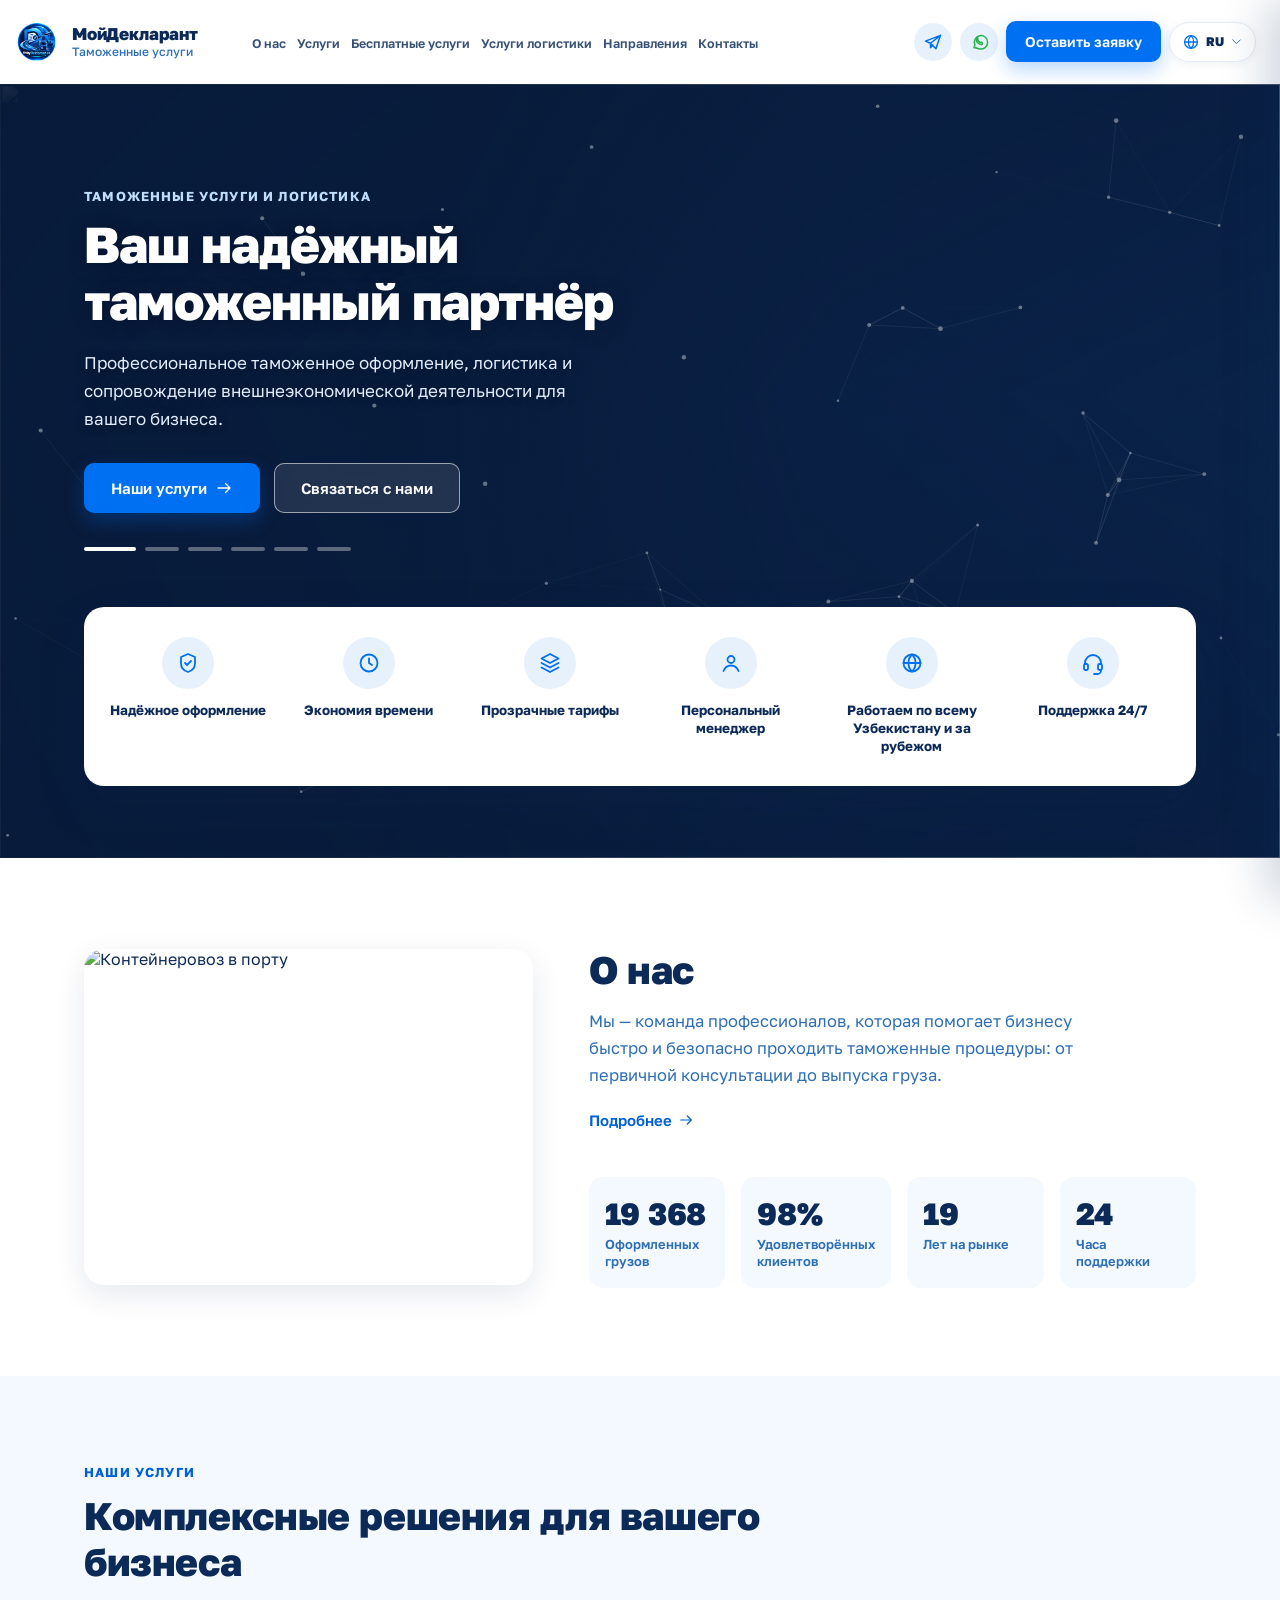
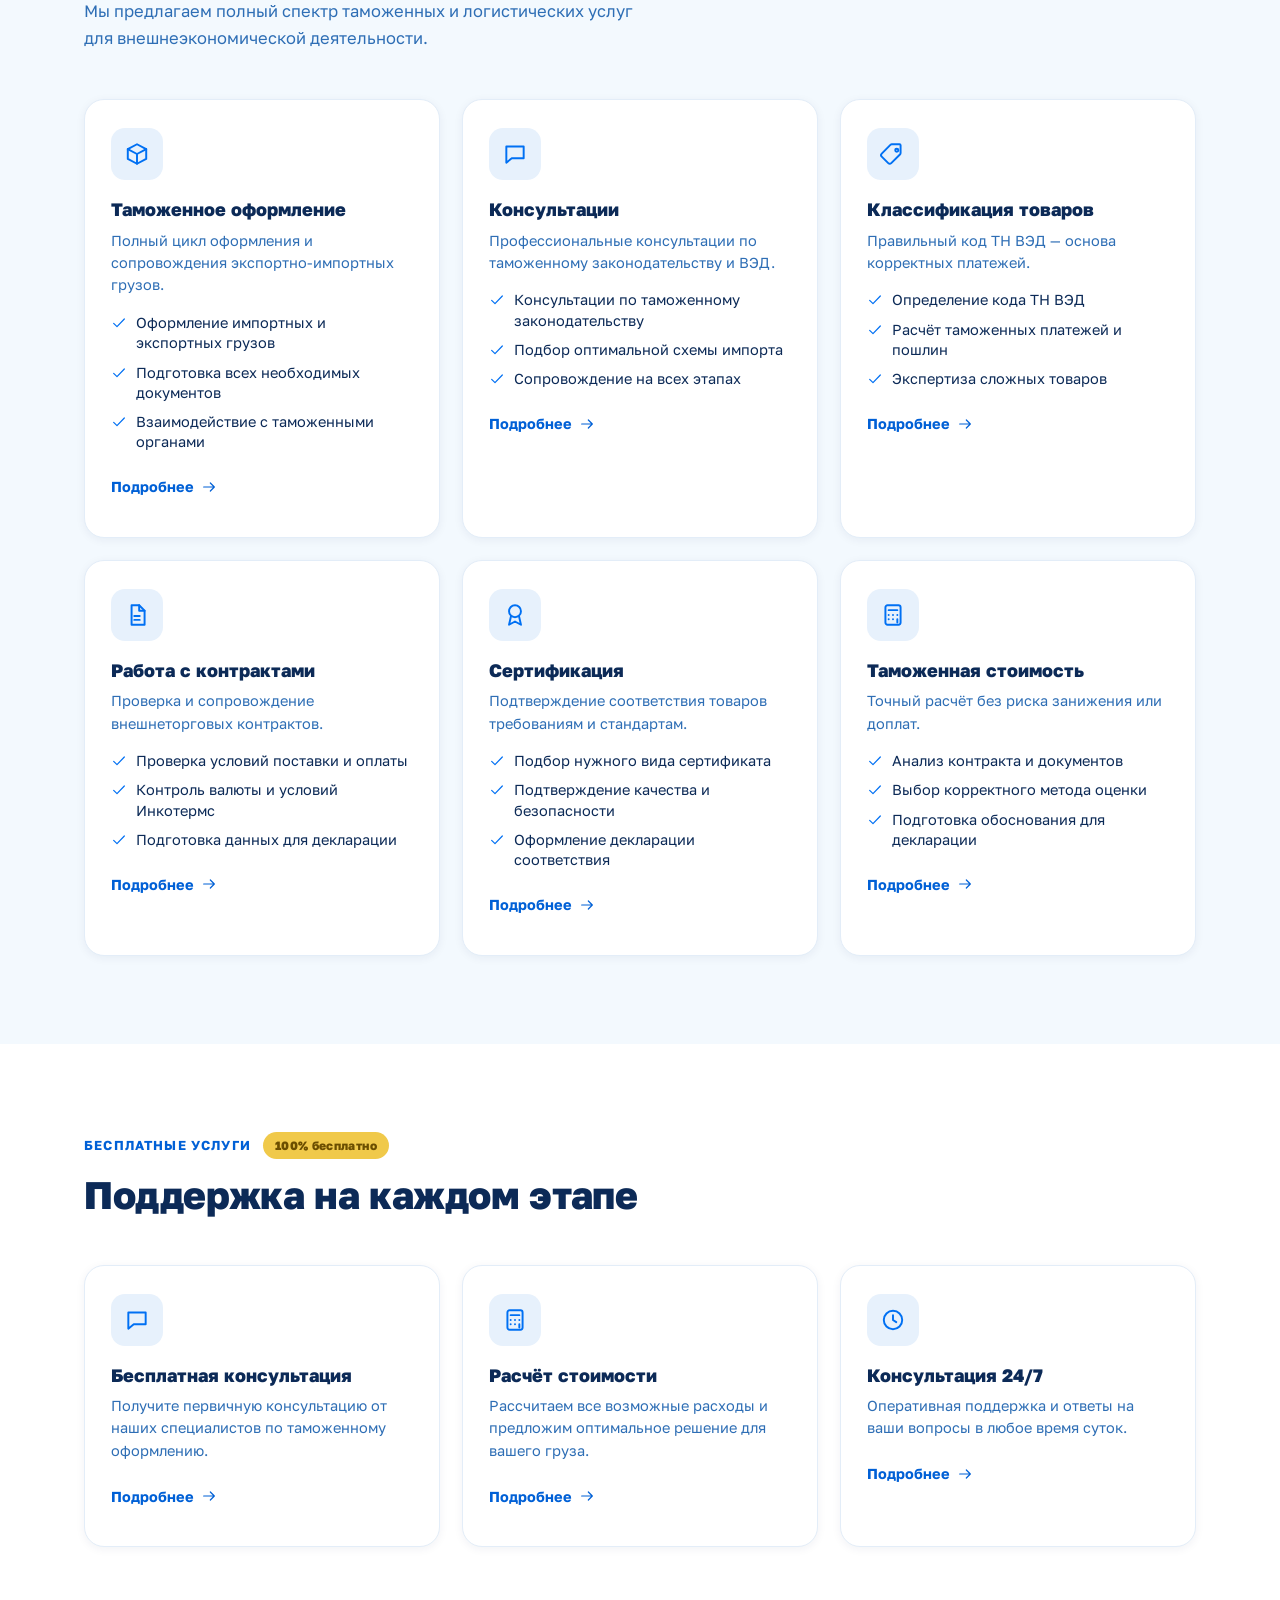
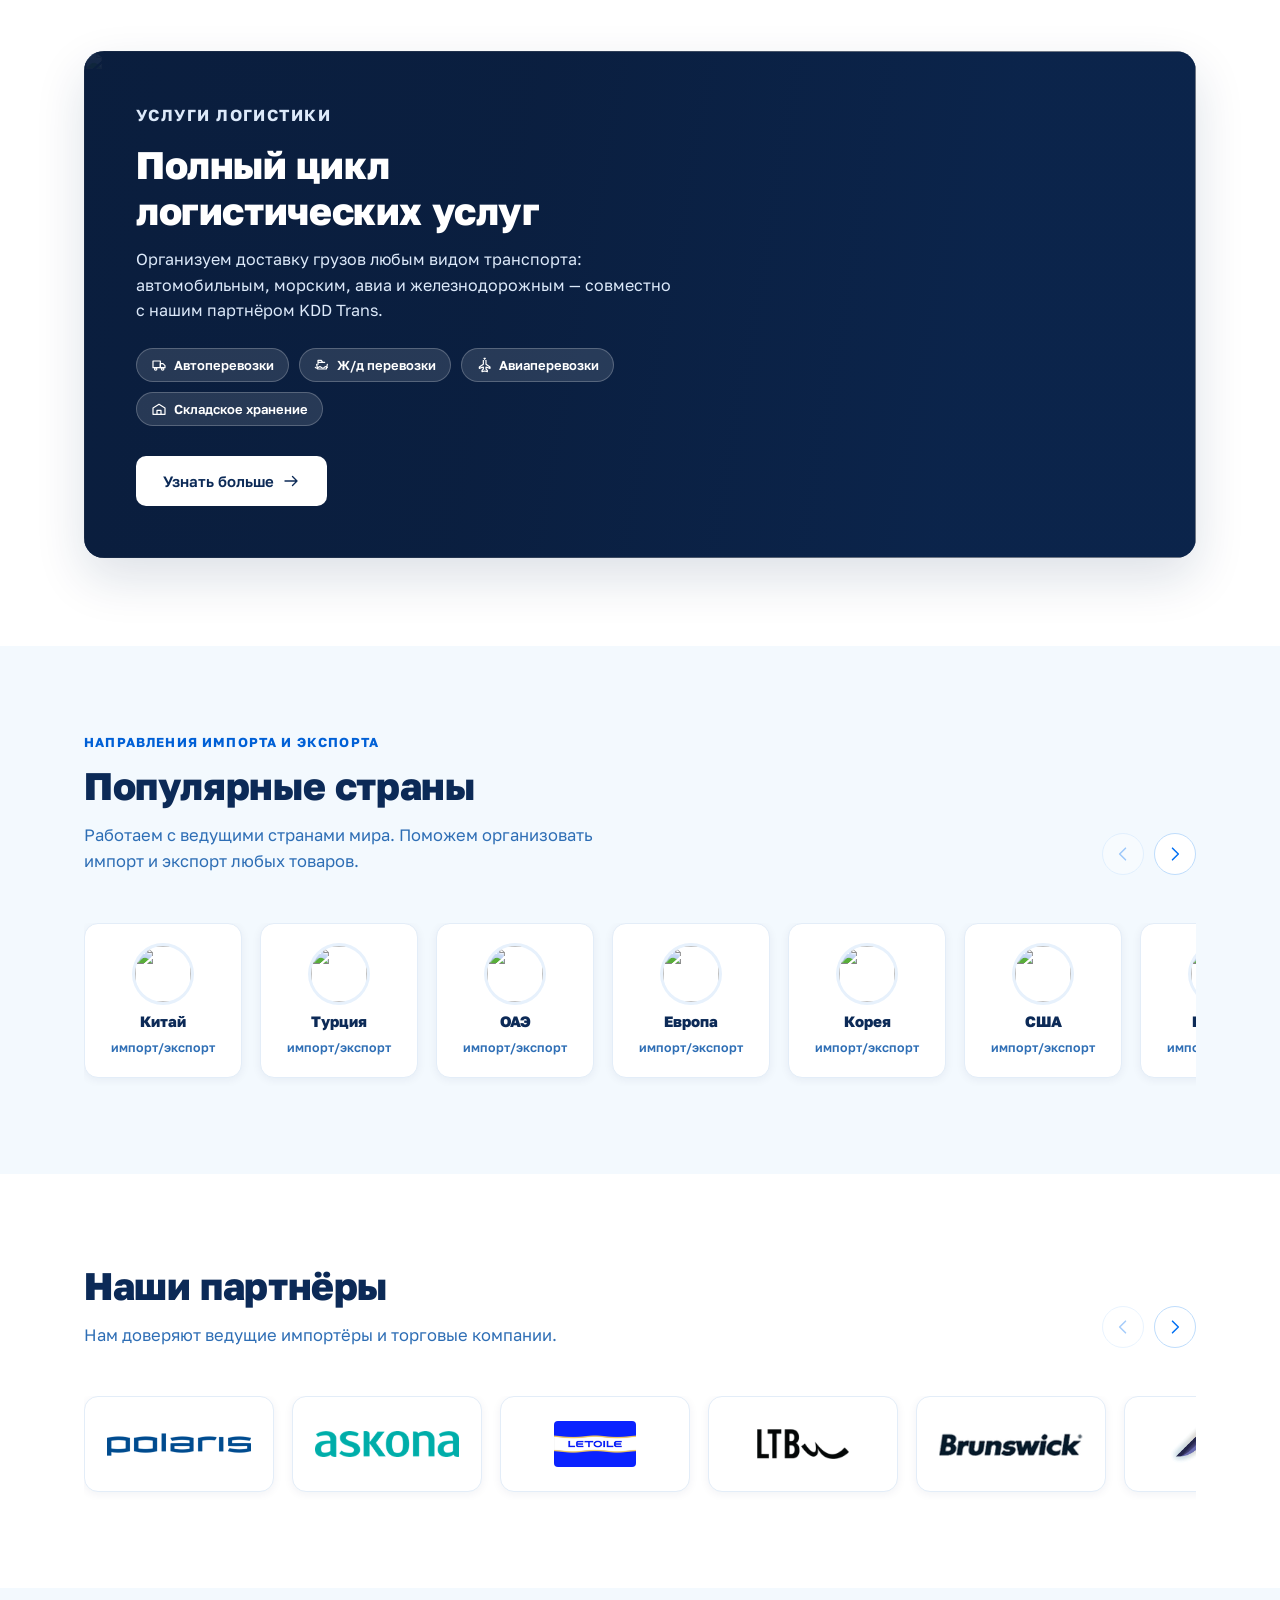
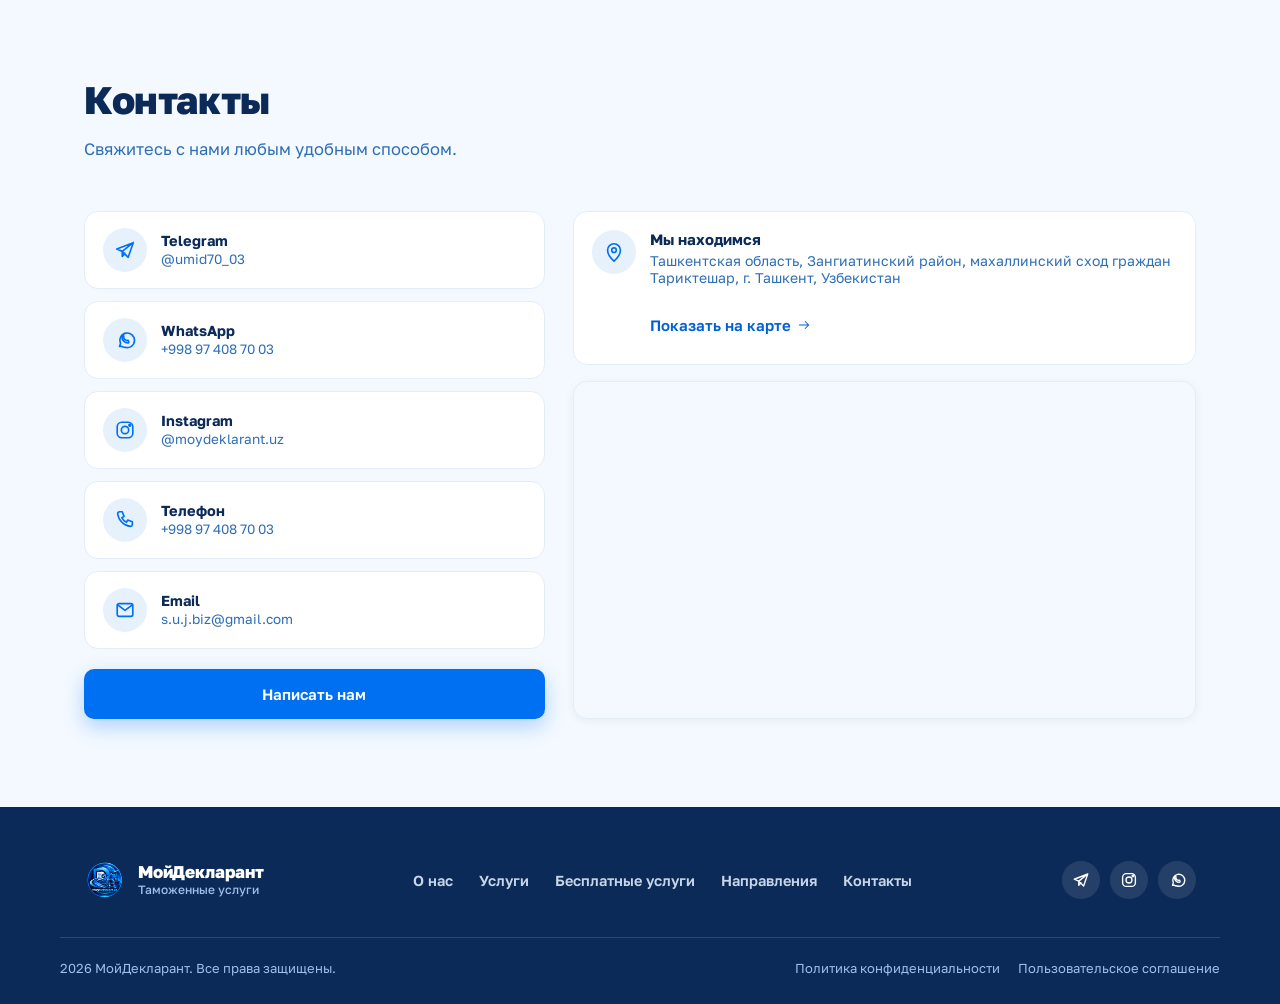
==== moydeklarant/index.html @ 00203a47 "Add files via upload" ====
<!DOCTYPE html>
<html lang="ru">
<head>
<meta charset="UTF-8">
<meta name="viewport" content="width=device-width, initial-scale=1, viewport-fit=cover">
<title>МойДекларант — таможенное оформление и логистика в Узбекистане</title>
<meta name="description" content="МойДекларант — профессиональное таможенное оформление, консультации, классификация товаров и логистика для вашего бизнеса. Работаем по всему Узбекистану и за рубежом.">
<link rel="icon" type="image/png" href="logo.png">
<link rel="apple-touch-icon" href="logo.png">
<link rel="preconnect" href="https://fonts.googleapis.com">
<link rel="preconnect" href="https://fonts.gstatic.com" crossorigin>
<link href="https://fonts.googleapis.com/css2?family=Golos+Text:wght@400;500;600;700;800;900&display=swap" rel="stylesheet">
<link rel="stylesheet" href="styles.css">
</head>
<body>

<!-- ============ ICON SPRITE ============ -->
<svg style="display:none" aria-hidden="true">
  <symbol id="i-shield-check" viewBox="0 0 24 24"><path d="M12 3l7 3v6c0 4.6-3 7.9-7 9-4-1.1-7-4.4-7-9V6l7-3z"/><path d="M9 12l2 2 4-4"/></symbol>
  <symbol id="i-clock" viewBox="0 0 24 24"><circle cx="12" cy="12" r="8.5"/><path d="M12 7.5V12l3 2"/></symbol>
  <symbol id="i-layers" viewBox="0 0 24 24"><path d="M12 3l8.5 4.5L12 12 3.5 7.5 12 3z"/><path d="M3.5 12l8.5 4.5 8.5-4.5"/><path d="M3.5 16.5L12 21l8.5-4.5"/></symbol>
  <symbol id="i-user" viewBox="0 0 24 24"><circle cx="12" cy="8.5" r="3.5"/><path d="M4.5 20c1.4-3.6 4.3-5.5 7.5-5.5s6.1 1.9 7.5 5.5"/></symbol>
  <symbol id="i-globe" viewBox="0 0 24 24"><circle cx="12" cy="12" r="8.5"/><path d="M3.5 12h17M12 3.5c2.4 2.3 3.6 5.2 3.6 8.5s-1.2 6.2-3.6 8.5c-2.4-2.3-3.6-5.2-3.6-8.5S9.6 5.8 12 3.5z"/></symbol>
  <symbol id="i-headset" viewBox="0 0 24 24"><path d="M4 13v-1a8 8 0 0116 0v1"/><rect x="3" y="13" width="4" height="6" rx="1.5"/><rect x="17" y="13" width="4" height="6" rx="1.5"/><path d="M20 19v.5A3.5 3.5 0 0116.5 23H13"/></symbol>
  <symbol id="i-package" viewBox="0 0 24 24"><path d="M12 3l8.5 4.5v9L12 21l-8.5-4.5v-9L12 3z"/><path d="M3.5 7.5L12 12l8.5-4.5M12 12v9"/></symbol>
  <symbol id="i-message" viewBox="0 0 24 24"><path d="M4 5h16v11H9l-5 4V5z"/></symbol>
  <symbol id="i-tag" viewBox="0 0 24 24"><path d="M11 3h7a1 1 0 011 1v7a2 2 0 01-.6 1.4l-8 8a2 2 0 01-2.8 0l-6-6a2 2 0 010-2.8l8-8A2 2 0 0111 3z"/><circle cx="15.5" cy="8.5" r="1.4"/></symbol>
  <symbol id="i-file" viewBox="0 0 24 24"><path d="M7 3h7l5 5v13H7V3z"/><path d="M14 3v5h5M9.5 13h5M9.5 16.5h5"/></symbol>
  <symbol id="i-award" viewBox="0 0 24 24"><circle cx="12" cy="8.5" r="5.5"/><path d="M8.3 13.2L6.5 21l5.5-3 5.5 3-1.8-7.8"/></symbol>
  <symbol id="i-calculator" viewBox="0 0 24 24"><rect x="5" y="3" width="14" height="18" rx="2"/><path d="M8 7.5h8M8 12h.01M12 12h.01M16 12h.01M8 16h.01M12 16h.01M16 16v3"/></symbol>
  <symbol id="i-truck" viewBox="0 0 24 24"><path d="M3 6h11v10H3z"/><path d="M14 10h4l3 3v3h-7v-6z"/><circle cx="7" cy="18" r="1.8"/><circle cx="17.5" cy="18" r="1.8"/></symbol>
  <symbol id="i-plane" viewBox="0 0 24 24"><path d="M12 2l3 3v6l6 4v2l-6-2v3l2 2v2l-4-1-4 1v-2l2-2v-3l-6 2v-2l6-4V5l3-3z"/></symbol>
  <symbol id="i-ship" viewBox="0 0 24 24"><path d="M4 11l1.5 7h13L20 11M6 11V5h5l2 3M7 8h9"/><path d="M2 15.5c1.5 1.5 3 1.5 4.5 0s3-1.5 4.5 0 3 1.5 4.5 0 3-1.5 4.5 0"/></symbol>
  <symbol id="i-warehouse" viewBox="0 0 24 24"><path d="M3 10.5L12 5l9 5.5V20H3v-9.5z"/><path d="M9 20v-6h6v6"/></symbol>
  <symbol id="i-telegram" viewBox="0 0 24 24"><path d="M21 4L3 11l6 2.5M21 4L15.5 20l-6.5-6.5M21 4L9 13.5v5.5l3-3.3"/></symbol>
  <symbol id="i-whatsapp" viewBox="0 0 24 24"><path d="M6 19l1.1-3.3A8 8 0 1112 20a8 8 0 01-4-1.1L6 19z"/><path d="M8.7 8.7c0 3.6 2.9 6.5 6.5 6.5.6 0 1-.5.9-1.1l-.3-1.2a.9.9 0 00-1-.6l-1.2.3a5 5 0 01-3.2-3.2l.3-1.2a.9.9 0 00-.6-1L9.9 6.9c-.6-.1-1.1.3-1.1.9v.9z"/></symbol>
  <symbol id="i-instagram" viewBox="0 0 24 24"><rect x="3.5" y="3.5" width="17" height="17" rx="5"/><circle cx="12" cy="12" r="4"/><circle cx="17.2" cy="6.8" r="1"/></symbol>
  <symbol id="i-phone" viewBox="0 0 24 24"><path d="M6 3h3l2 5-2.5 1.5a11 11 0 005 5L15 12l5 2v3a2 2 0 01-2.2 2A16 16 0 014 5.2 2 2 0 016 3z"/></symbol>
  <symbol id="i-mail" viewBox="0 0 24 24"><rect x="3.5" y="5" width="17" height="14" rx="2"/><path d="M4 6.5l8 6 8-6"/></symbol>
  <symbol id="i-pin" viewBox="0 0 24 24"><path d="M12 22s7-6.5 7-12a7 7 0 10-14 0c0 5.5 7 12 7 12z"/><circle cx="12" cy="10" r="2.5"/></symbol>
  <symbol id="i-chevron-left" viewBox="0 0 24 24"><path d="M15 5l-7 7 7 7"/></symbol>
  <symbol id="i-chevron-right" viewBox="0 0 24 24"><path d="M9 5l7 7-7 7"/></symbol>
  <symbol id="i-chevron-down" viewBox="0 0 24 24"><path d="M5 9l7 7 7-7"/></symbol>
  <symbol id="i-arrow-right" viewBox="0 0 24 24"><path d="M4 12h16M14 6l6 6-6 6"/></symbol>
  <symbol id="i-check" viewBox="0 0 24 24"><path d="M4 12.5l5 5L20 6"/></symbol>
  <symbol id="i-menu" viewBox="0 0 24 24"><path d="M3.5 6.5h17M3.5 12h17M3.5 17.5h17"/></symbol>
  <symbol id="i-close" viewBox="0 0 24 24"><path d="M5 5l14 14M19 5L5 19"/></symbol>
</svg>

<a class="skip-link" href="#main">Перейти к содержимому</a>

<!-- ============ HEADER ============ -->
<header class="site-header" id="siteHeader">
  <div class="container header-inner">
    <a href="#" class="logo" aria-label="МойДекларант — на главную">
      <img src="logo.png" alt="" class="logo-mark" width="46" height="46">
      <span class="logo-text">
        <span class="logo-title">МойДекларант</span>
        <span class="logo-tagline" data-i18n="tagline">Таможенные услуги</span>
      </span>
    </a>

    <nav class="main-nav" aria-label="Основная навигация">
      <ul>
        <li><a href="#about" data-i18n="nav.about">О нас</a></li>
        <li><a href="#services" data-i18n="nav.services">Услуги</a></li>
        <li><a href="#free-services" data-i18n="nav.free">Бесплатные услуги</a></li>
        <li><a href="#logistics" data-i18n="nav.logistics">Услуги логистики</a></li>
        <li><a href="#directions" data-i18n="nav.directions">Направления</a></li>
        <li><a href="#contacts" data-i18n="nav.contacts">Контакты</a></li>
      </ul>
    </nav>

    <div class="header-actions">
      <a href="https://t.me/umid70_03" class="icon-btn" target="_blank" rel="noopener" aria-label="Telegram"><svg class="icon" width="20" height="20"><use href="#i-telegram"/></svg></a>
      <a href="https://wa.me/998974087003" class="icon-btn icon-btn--whatsapp" target="_blank" rel="noopener" aria-label="WhatsApp"><svg class="icon" width="20" height="20"><use href="#i-whatsapp"/></svg></a>
      <button type="button" class="btn btn-primary btn-sm" data-open-modal data-i18n="nav.cta">Оставить заявку</button>
      <button type="button" class="lang-trigger" data-lang-trigger aria-haspopup="listbox" aria-expanded="false" aria-controls="langMenu" aria-label="Выбрать язык сайта: Русский">
        <svg class="icon" width="18" height="18"><use href="#i-globe"/></svg>
        <span class="lang-trigger-code">RU</span>
        <svg class="icon lang-chevron" width="13" height="13"><use href="#i-chevron-down"/></svg>
      </button>
    </div>

    <div class="header-actions-mobile">
      <a href="https://t.me/umid70_03" class="icon-btn-mobile" target="_blank" rel="noopener" aria-label="Telegram"><svg class="icon" width="19" height="19"><use href="#i-telegram"/></svg></a>
      <a href="https://wa.me/998974087003" class="icon-btn-mobile icon-btn--whatsapp" target="_blank" rel="noopener" aria-label="WhatsApp"><svg class="icon" width="19" height="19"><use href="#i-whatsapp"/></svg></a>
      <button type="button" class="hamburger" id="hamburgerBtn" aria-label="Открыть меню" aria-expanded="false" aria-controls="mobileMenu">
        <svg class="icon" width="24" height="24"><use href="#i-menu"/></svg>
      </button>
    </div>
  </div>
</header>

<div class="mobile-menu-backdrop" id="mobileMenuBackdrop" hidden></div>
<div class="mobile-menu" id="mobileMenu" aria-hidden="true">
  <div class="mobile-menu-top">
    <a href="#" class="logo">
      <img src="logo.png" alt="" class="logo-mark" width="38" height="38">
      <span class="logo-text"><span class="logo-title">МойДекларант</span></span>
    </a>
    <button type="button" class="mobile-menu-close" id="mobileMenuClose" aria-label="Закрыть меню">
      <svg class="icon" width="24" height="24"><use href="#i-close"/></svg>
    </button>
  </div>
  <nav class="mobile-nav" aria-label="Мобильная навигация">
    <ul>
      <li><a href="#about" data-i18n="nav.about">О нас</a></li>
      <li><a href="#services" data-i18n="nav.services">Услуги</a></li>
      <li><a href="#free-services" data-i18n="nav.free">Бесплатные услуги</a></li>
      <li><a href="#logistics" data-i18n="nav.logistics">Услуги логистики</a></li>
      <li><a href="#directions" data-i18n="nav.directions">Направления</a></li>
      <li><a href="#contacts" data-i18n="nav.contacts">Контакты</a></li>
    </ul>
  </nav>
  <div class="mobile-menu-footer">
    <button type="button" class="btn btn-primary btn-block" data-open-modal data-i18n="nav.cta">Оставить заявку</button>
    <button type="button" class="lang-trigger lang-trigger--mobile" data-lang-trigger aria-haspopup="listbox" aria-expanded="false" aria-controls="langMenu" aria-label="Выбрать язык сайта: Русский">
      <svg class="icon" width="18" height="18"><use href="#i-globe"/></svg>
      <span class="lang-trigger-code">RU</span>
      <svg class="icon lang-chevron" width="13" height="13"><use href="#i-chevron-down"/></svg>
    </button>
    <div class="mobile-menu-socials">
      <a href="https://t.me/umid70_03" target="_blank" rel="noopener" aria-label="Telegram"><svg class="icon" width="20" height="20"><use href="#i-telegram"/></svg></a>
      <a href="https://wa.me/998974087003" target="_blank" rel="noopener" aria-label="WhatsApp"><svg class="icon" width="20" height="20"><use href="#i-whatsapp"/></svg></a>
      <a href="https://www.instagram.com/moydeklarant.uz" target="_blank" rel="noopener" aria-label="Instagram"><svg class="icon" width="20" height="20"><use href="#i-instagram"/></svg></a>
      <a href="tel:+998974087003" aria-label="Позвонить"><svg class="icon" width="20" height="20"><use href="#i-phone"/></svg></a>
    </div>
  </div>
</div>

<main id="main">

  <!-- ============ HERO ============ -->
  <section class="hero" id="hero">
    <!-- Full-bleed background carousel: images cross-fade every 7s -->
    <div class="hero-slides" id="heroSlides" aria-hidden="true">
      <div class="hero-slide is-active" style="--focus:50% 50%"><img src="https://images.pexels.com/photos/4841667/pexels-photo-4841667.jpeg?auto=compress&cs=tinysrgb&w=1920" alt="" fetchpriority="high"></div>
      <div class="hero-slide" style="--focus:50% 45%"><img data-src="https://images.pexels.com/photos/17737857/pexels-photo-17737857/free-photo-of-cargo-containers-in-a-commercial-dock.jpeg?auto=compress&cs=tinysrgb&w=1920" alt=""></div>
      <div class="hero-slide" style="--focus:50% 50%"><img data-src="https://images.pexels.com/photos/93106/pexels-photo-93106.jpeg?auto=compress&cs=tinysrgb&w=1920" alt=""></div>
      <div class="hero-slide" style="--focus:50% 55%"><img data-src="https://images.pexels.com/photos/3856440/pexels-photo-3856440.jpeg?auto=compress&cs=tinysrgb&w=1920" alt=""></div>
      <div class="hero-slide" style="--focus:50% 50%"><img data-src="https://images.pexels.com/photos/799091/pexels-photo-799091.jpeg?auto=compress&cs=tinysrgb&w=1920" alt=""></div>
      <div class="hero-slide" style="--focus:50% 50%"><img data-src="https://images.pexels.com/photos/3057960/pexels-photo-3057960.jpeg?auto=compress&cs=tinysrgb&w=1920" alt=""></div>
    </div>
    <div class="hero-overlay" aria-hidden="true"></div>
    <canvas id="particleCanvas" class="hero-particles" aria-hidden="true"></canvas>

    <div class="container hero-grid">
      <div class="hero-content" data-reveal>
        <p class="eyebrow eyebrow--light" data-i18n="hero.eyebrow">Таможенные услуги и логистика</p>
        <h1 data-i18n="hero.title">Ваш надёжный<br>таможенный партнёр</h1>
        <p class="hero-lead" data-i18n="hero.lead">Профессиональное таможенное оформление, логистика и сопровождение внешнеэкономической деятельности для вашего бизнеса.</p>
        <div class="hero-actions">
          <a href="#services" class="btn btn-primary"><span data-i18n="hero.cta1">Наши услуги</span> <svg class="icon" width="18" height="18"><use href="#i-arrow-right"/></svg></a>
          <button type="button" class="btn btn-outline btn-outline--onphoto" data-open-modal data-i18n="hero.cta2">Связаться с нами</button>
        </div>
      </div>
    </div>

    <div class="container hero-dots-wrap">
      <div class="hero-dots" id="heroDots" role="tablist" aria-label="Выбор изображения"></div>
    </div>

    <div class="container">
      <div class="benefits-card" data-reveal>
        <div class="benefit-item">
          <span class="benefit-icon"><svg class="icon" width="24" height="24"><use href="#i-shield-check"/></svg></span>
          <span data-i18n="benefits.1">Надёжное оформление</span>
        </div>
        <div class="benefit-item">
          <span class="benefit-icon"><svg class="icon" width="24" height="24"><use href="#i-clock"/></svg></span>
          <span data-i18n="benefits.2">Экономия времени</span>
        </div>
        <div class="benefit-item">
          <span class="benefit-icon"><svg class="icon" width="24" height="24"><use href="#i-layers"/></svg></span>
          <span data-i18n="benefits.3">Прозрачные тарифы</span>
        </div>
        <div class="benefit-item">
          <span class="benefit-icon"><svg class="icon" width="24" height="24"><use href="#i-user"/></svg></span>
          <span data-i18n="benefits.4">Персональный менеджер</span>
        </div>
        <div class="benefit-item">
          <span class="benefit-icon"><svg class="icon" width="24" height="24"><use href="#i-globe"/></svg></span>
          <span data-i18n="benefits.5">Работаем по всему Узбекистану и за рубежом</span>
        </div>
        <div class="benefit-item">
          <span class="benefit-icon"><svg class="icon" width="24" height="24"><use href="#i-headset"/></svg></span>
          <span data-i18n="benefits.6">Поддержка 24/7</span>
        </div>
      </div>
    </div>
  </section>

  <!-- ============ ABOUT ============ -->
  <section class="section about" id="about">
    <div class="container about-grid">
      <div class="about-media" data-reveal>
        <img src="https://images.pexels.com/photos/93106/pexels-photo-93106.jpeg?auto=compress&cs=tinysrgb&w=1000" alt="Контейнеровоз в порту" width="560" height="420" loading="lazy">
      </div>
      <div class="about-content" data-reveal>
        <h2 data-i18n="about.title">О нас</h2>
        <p data-i18n="about.text">Мы — команда профессионалов, которая помогает бизнесу быстро и безопасно проходить таможенные процедуры: от первичной консультации до выпуска груза.</p>
        <a href="#services" class="text-link"><span data-i18n="common.more">Подробнее</span> <svg class="icon" width="16" height="16"><use href="#i-arrow-right"/></svg></a>
        <div class="about-stats">
          <div class="stat-item">
            <span class="stat-number" data-count="19440">0</span>
            <span class="stat-label" data-i18n="stats.1">Оформленных грузов</span>
          </div>
          <div class="stat-item">
            <span class="stat-number" data-count="98" data-suffix="%">0</span>
            <span class="stat-label" data-i18n="stats.2">Удовлетворённых клиентов</span>
          </div>
          <div class="stat-item">
            <span class="stat-number" data-count="19">0</span>
            <span class="stat-label" data-i18n="stats.3">Лет на рынке</span>
          </div>
          <div class="stat-item">
            <span class="stat-number" data-count="24">0</span>
            <span class="stat-label" data-i18n="stats.4">Часа поддержки</span>
          </div>
        </div>
      </div>
    </div>
  </section>

  <!-- ============ SERVICES ============ -->
  <section class="section section--tint" id="services">
    <div class="container">
      <div class="section-head" data-reveal>
        <p class="eyebrow" data-i18n="services.eyebrow">Наши услуги</p>
        <h2 data-i18n="services.title">Комплексные решения для вашего бизнеса</h2>
        <p class="section-sub" data-i18n="services.sub">Мы предлагаем полный спектр таможенных и логистических услуг для внешнеэкономической деятельности.</p>
      </div>

      <div class="services-grid">
        <article class="service-card" data-reveal>
          <span class="card-icon"><svg class="icon" width="26" height="26"><use href="#i-package"/></svg></span>
          <h3 data-i18n="svc.1.title">Таможенное оформление</h3>
          <p data-i18n="svc.1.text">Полный цикл оформления и сопровождения экспортно-импортных грузов.</p>
          <ul class="check-list">
            <li><svg class="icon" width="16" height="16"><use href="#i-check"/></svg>Оформление импортных и экспортных грузов</li>
            <li><svg class="icon" width="16" height="16"><use href="#i-check"/></svg>Подготовка всех необходимых документов</li>
            <li><svg class="icon" width="16" height="16"><use href="#i-check"/></svg>Взаимодействие с таможенными органами</li>
          </ul>
          <div class="card-extra">
            <p>Таможенное оформление — это установленная государством процедура, которую обязаны пройти все товары при пересечении границы. Мы берём на себя подготовку счетов и документов, подачу декларации и сопровождение груза на каждом этапе, чтобы вы получили товар быстро и без штрафов.</p>
          </div>
          <button type="button" class="card-toggle" aria-expanded="false"><span data-i18n="common.more">Подробнее</span> <svg class="icon toggle-arrow" width="16" height="16"><use href="#i-arrow-right"/></svg></button>
        </article>

        <article class="service-card" data-reveal>
          <span class="card-icon"><svg class="icon" width="26" height="26"><use href="#i-message"/></svg></span>
          <h3 data-i18n="svc.2.title">Консультации</h3>
          <p data-i18n="svc.2.text">Профессиональные консультации по таможенному законодательству и ВЭД.</p>
          <ul class="check-list">
            <li><svg class="icon" width="16" height="16"><use href="#i-check"/></svg>Консультации по таможенному законодательству</li>
            <li><svg class="icon" width="16" height="16"><use href="#i-check"/></svg>Подбор оптимальной схемы импорта</li>
            <li><svg class="icon" width="16" height="16"><use href="#i-check"/></svg>Сопровождение на всех этапах</li>
          </ul>
          <div class="card-extra">
            <p>Помогаем разобраться в таможенных процедурах, подобрать оптимальную схему поставки и избежать типичных ошибок при оформлении — от первого обращения до выпуска товара.</p>
          </div>
          <button type="button" class="card-toggle" aria-expanded="false"><span data-i18n="common.more">Подробнее</span> <svg class="icon toggle-arrow" width="16" height="16"><use href="#i-arrow-right"/></svg></button>
        </article>

        <article class="service-card" data-reveal>
          <span class="card-icon"><svg class="icon" width="26" height="26"><use href="#i-tag"/></svg></span>
          <h3 data-i18n="svc.3.title">Классификация товаров</h3>
          <p data-i18n="svc.3.text">Правильный код ТН ВЭД — основа корректных платежей.</p>
          <ul class="check-list">
            <li><svg class="icon" width="16" height="16"><use href="#i-check"/></svg>Определение кода ТН ВЭД</li>
            <li><svg class="icon" width="16" height="16"><use href="#i-check"/></svg>Расчёт таможенных платежей и пошлин</li>
            <li><svg class="icon" width="16" height="16"><use href="#i-check"/></svg>Экспертиза сложных товаров</li>
          </ul>
          <div class="card-extra">
            <p>Ошибка в коде ТН ВЭД приводит к доначислениям и задержкам груза. Мы определяем код в соответствии с классификатором, рассчитываем пошлины и, при необходимости, готовим обоснование для таможенного органа.</p>
          </div>
          <button type="button" class="card-toggle" aria-expanded="false"><span data-i18n="common.more">Подробнее</span> <svg class="icon toggle-arrow" width="16" height="16"><use href="#i-arrow-right"/></svg></button>
        </article>

        <article class="service-card" data-reveal>
          <span class="card-icon"><svg class="icon" width="26" height="26"><use href="#i-file"/></svg></span>
          <h3 data-i18n="svc.4.title">Работа с контрактами</h3>
          <p data-i18n="svc.4.text">Проверка и сопровождение внешнеторговых контрактов.</p>
          <ul class="check-list">
            <li><svg class="icon" width="16" height="16"><use href="#i-check"/></svg>Проверка условий поставки и оплаты</li>
            <li><svg class="icon" width="16" height="16"><use href="#i-check"/></svg>Контроль валюты и условий Инкотермс</li>
            <li><svg class="icon" width="16" height="16"><use href="#i-check"/></svg>Подготовка данных для декларации</li>
          </ul>
          <div class="card-extra">
            <p>Проверяем внешнеторговый контракт на соответствие таможенному и валютному законодательству, контролируем цены и условия Инкотермс, готовим данные по контракту для декларации и сопровождаем изменения и дополнения к нему.</p>
          </div>
          <button type="button" class="card-toggle" aria-expanded="false"><span data-i18n="common.more">Подробнее</span> <svg class="icon toggle-arrow" width="16" height="16"><use href="#i-arrow-right"/></svg></button>
        </article>

        <article class="service-card" data-reveal>
          <span class="card-icon"><svg class="icon" width="26" height="26"><use href="#i-award"/></svg></span>
          <h3 data-i18n="svc.5.title">Сертификация</h3>
          <p data-i18n="svc.5.text">Подтверждение соответствия товаров требованиям и стандартам.</p>
          <ul class="check-list">
            <li><svg class="icon" width="16" height="16"><use href="#i-check"/></svg>Подбор нужного вида сертификата</li>
            <li><svg class="icon" width="16" height="16"><use href="#i-check"/></svg>Подтверждение качества и безопасности</li>
            <li><svg class="icon" width="16" height="16"><use href="#i-check"/></svg>Оформление декларации соответствия</li>
          </ul>
          <div class="card-extra">
            <p>Сертификация подтверждает, что ввозимые или вывозимые товары соответствуют требованиям безопасности и стандартам страны назначения. Без неё выпуск товара может быть невозможен — мы оформляем нужный документ заранее, до подачи груза на таможню.</p>
          </div>
          <button type="button" class="card-toggle" aria-expanded="false"><span data-i18n="common.more">Подробнее</span> <svg class="icon toggle-arrow" width="16" height="16"><use href="#i-arrow-right"/></svg></button>
        </article>

        <article class="service-card" data-reveal>
          <span class="card-icon"><svg class="icon" width="26" height="26"><use href="#i-calculator"/></svg></span>
          <h3 data-i18n="svc.6.title">Таможенная стоимость</h3>
          <p data-i18n="svc.6.text">Точный расчёт без риска занижения или доплат.</p>
          <ul class="check-list">
            <li><svg class="icon" width="16" height="16"><use href="#i-check"/></svg>Анализ контракта и документов</li>
            <li><svg class="icon" width="16" height="16"><use href="#i-check"/></svg>Выбор корректного метода оценки</li>
            <li><svg class="icon" width="16" height="16"><use href="#i-check"/></svg>Подготовка обоснования для декларации</li>
          </ul>
          <div class="card-extra">
            <p>Определение таможенной стоимости напрямую влияет на размер платежей и скорость выпуска товара. Анализируем контракт и документы, выбираем корректный метод оценки и снижаем риск доначислений при проверке.</p>
          </div>
          <button type="button" class="card-toggle" aria-expanded="false"><span data-i18n="common.more">Подробнее</span> <svg class="icon toggle-arrow" width="16" height="16"><use href="#i-arrow-right"/></svg></button>
        </article>
      </div>
    </div>
  </section>

  <!-- ============ FREE SERVICES ============ -->
  <section class="section" id="free-services">
    <div class="container">
      <div class="section-head" data-reveal>
        <div class="eyebrow-row">
          <p class="eyebrow" data-i18n="free.eyebrow">Бесплатные услуги</p>
          <span class="badge-gold" data-i18n="free.badge">100% бесплатно</span>
        </div>
        <h2 data-i18n="free.title">Поддержка на каждом этапе</h2>
      </div>

      <div class="free-grid">
        <article class="free-card" data-reveal>
          <span class="card-icon"><svg class="icon" width="26" height="26"><use href="#i-message"/></svg></span>
          <h3 data-i18n="free.1.title">Бесплатная консультация</h3>
          <p data-i18n="free.1.text">Получите первичную консультацию от наших специалистов по таможенному оформлению.</p>
          <div class="card-extra">
            <p>Расскажем, какие документы понадобятся именно для вашего груза, оценим сроки и подскажем, как избежать типичных ошибок ещё до подачи декларации.</p>
          </div>
          <button type="button" class="card-toggle" aria-expanded="false"><span data-i18n="common.more">Подробнее</span> <svg class="icon toggle-arrow" width="16" height="16"><use href="#i-arrow-right"/></svg></button>
        </article>

        <article class="free-card" data-reveal>
          <span class="card-icon"><svg class="icon" width="26" height="26"><use href="#i-calculator"/></svg></span>
          <h3 data-i18n="free.2.title">Расчёт стоимости</h3>
          <p data-i18n="free.2.text">Рассчитаем все возможные расходы и предложим оптимальное решение для вашего груза.</p>
          <div class="card-extra">
            <p>Предварительный расчёт таможенных платежей, пошлин и сборов — чтобы вы понимали итоговый бюджет ещё до отправки груза.</p>
          </div>
          <button type="button" class="card-toggle" aria-expanded="false"><span data-i18n="common.more">Подробнее</span> <svg class="icon toggle-arrow" width="16" height="16"><use href="#i-arrow-right"/></svg></button>
        </article>

        <article class="free-card" data-reveal>
          <span class="card-icon"><svg class="icon" width="26" height="26"><use href="#i-clock"/></svg></span>
          <h3 data-i18n="free.3.title">Консультация 24/7</h3>
          <p data-i18n="free.3.text">Оперативная поддержка и ответы на ваши вопросы в любое время суток.</p>
          <div class="card-extra">
            <p>Пишите в Telegram или WhatsApp в любое время — на срочные вопросы отвечаем даже вне рабочих часов.</p>
          </div>
          <button type="button" class="card-toggle" aria-expanded="false"><span data-i18n="common.more">Подробнее</span> <svg class="icon toggle-arrow" width="16" height="16"><use href="#i-arrow-right"/></svg></button>
        </article>
      </div>
    </div>
  </section>

  <!-- ============ LOGISTICS ============ -->
  <section class="section" id="logistics">
    <div class="container">
      <div class="logistics-banner" data-reveal>
        <img class="logistics-bg" src="https://images.pexels.com/photos/17737857/pexels-photo-17737857/free-photo-of-cargo-containers-in-a-commercial-dock.jpeg?auto=compress&cs=tinysrgb&w=1600" alt="" loading="lazy">
        <div class="logistics-content">
          <p class="eyebrow eyebrow--light" data-i18n="logistics.eyebrow">Услуги логистики</p>
          <h2 data-i18n="logistics.title">Полный цикл логистических услуг</h2>
          <p data-i18n="logistics.text">Организуем доставку грузов любым видом транспорта: автомобильным, морским, авиа и железнодорожным — совместно с нашим партнёром KDD Trans.</p>
          <div class="logistics-tags">
            <span><svg class="icon" width="16" height="16"><use href="#i-truck"/></svg>Автоперевозки</span>
            <span><svg class="icon" width="16" height="16"><use href="#i-ship"/></svg>Ж/д перевозки</span>
            <span><svg class="icon" width="16" height="16"><use href="#i-plane"/></svg>Авиаперевозки</span>
            <span><svg class="icon" width="16" height="16"><use href="#i-warehouse"/></svg>Складское хранение</span>
          </div>
          <a href="https://kddtrans.uz/" class="btn btn-white" target="_blank" rel="noopener"><span data-i18n="logistics.cta">Узнать больше</span> <svg class="icon" width="18" height="18"><use href="#i-arrow-right"/></svg></a>
        </div>
      </div>
    </div>
  </section>

  <!-- ============ DIRECTIONS ============ -->
  <section class="section section--tint" id="directions">
    <div class="container">
      <div class="section-head section-head--row" data-reveal>
        <div>
          <p class="eyebrow" data-i18n="directions.eyebrow">Направления импорта и экспорта</p>
          <h2 data-i18n="directions.title">Популярные страны</h2>
          <p class="section-sub" data-i18n="directions.sub">Работаем с ведущими странами мира. Поможем организовать импорт и экспорт любых товаров.</p>
        </div>
        <div class="slider-arrows" data-slider-arrows="directionsTrack">
          <button type="button" class="slider-arrow" data-dir="-1" aria-label="Предыдущие"><svg class="icon" width="20" height="20"><use href="#i-chevron-left"/></svg></button>
          <button type="button" class="slider-arrow" data-dir="1" aria-label="Следующие"><svg class="icon" width="20" height="20"><use href="#i-chevron-right"/></svg></button>
        </div>
      </div>

      <div class="slider-track" id="directionsTrack" data-reveal>
        <div class="direction-card"><img src="https://flagcdn.com/w160/cn.png" alt="" width="56" height="56"><strong data-i18n="dir.cn">Китай</strong><span data-i18n="dir.label">импорт/экспорт</span></div>
        <div class="direction-card"><img src="https://flagcdn.com/w160/tr.png" alt="" width="56" height="56"><strong data-i18n="dir.tr">Турция</strong><span data-i18n="dir.label">импорт/экспорт</span></div>
        <div class="direction-card"><img src="https://flagcdn.com/w160/ae.png" alt="" width="56" height="56"><strong data-i18n="dir.ae">ОАЭ</strong><span data-i18n="dir.label">импорт/экспорт</span></div>
        <div class="direction-card"><img src="https://flagcdn.com/w160/eu.png" alt="" width="56" height="56"><strong data-i18n="dir.eu">Европа</strong><span data-i18n="dir.label">импорт/экспорт</span></div>
        <div class="direction-card"><img src="https://flagcdn.com/w160/kr.png" alt="" width="56" height="56"><strong data-i18n="dir.kr">Корея</strong><span data-i18n="dir.label">импорт/экспорт</span></div>
        <div class="direction-card"><img src="https://flagcdn.com/w160/us.png" alt="" width="56" height="56"><strong data-i18n="dir.us">США</strong><span data-i18n="dir.label">импорт/экспорт</span></div>
        <div class="direction-card"><img src="https://flagcdn.com/w160/ru.png" alt="" width="56" height="56"><strong data-i18n="dir.ru">Россия</strong><span data-i18n="dir.label">импорт/экспорт</span></div>
        <div class="direction-card"><img src="https://flagcdn.com/w160/kz.png" alt="" width="56" height="56"><strong data-i18n="dir.kz">Казахстан</strong><span data-i18n="dir.label">импорт/экспорт</span></div>
        <div class="direction-card"><img src="https://flagcdn.com/w160/in.png" alt="" width="56" height="56"><strong data-i18n="dir.in">Индия</strong><span data-i18n="dir.label">импорт/экспорт</span></div>
        <div class="direction-card direction-card--other">
          <span class="benefit-icon"><svg class="icon" width="28" height="28"><use href="#i-globe"/></svg></span>
          <strong data-i18n="dir.other">Другие страны</strong><span data-i18n="dir.label">импорт/экспорт</span>
        </div>
      </div>
    </div>
  </section>

  <!-- ============ PARTNERS ============ -->
  <section class="section" id="partners-section">
    <div class="container">
      <div class="section-head section-head--row" data-reveal>
        <div>
          <h2 data-i18n="partners.title">Наши партнёры</h2>
          <p class="section-sub" data-i18n="partners.sub">Нам доверяют ведущие импортёры и торговые компании.</p>
        </div>
        <div class="slider-arrows" data-slider-arrows="partnersTrack">
          <button type="button" class="slider-arrow" data-dir="-1" aria-label="Предыдущие"><svg class="icon" width="20" height="20"><use href="#i-chevron-left"/></svg></button>
          <button type="button" class="slider-arrow" data-dir="1" aria-label="Следующие"><svg class="icon" width="20" height="20"><use href="#i-chevron-right"/></svg></button>
        </div>
      </div>

      <div class="slider-track partners-track" id="partnersTrack" data-reveal>
        <div class="partner-badge"><img src="partners/askona.png" alt="Askona" loading="lazy"></div>
        <div class="partner-badge"><img src="partners/polaris.png" alt="Polaris" loading="lazy"></div>
        <div class="partner-badge"><img class="is-block" src="partners/letoile.png" alt="L'Etoile" loading="lazy"></div>
        <div class="partner-badge"><img src="partners/ltb.png" alt="LTB" loading="lazy"></div>
        <div class="partner-badge"><img src="partners/brunswick.png" alt="Brunswick" loading="lazy"></div>
        <div class="partner-badge"><img class="is-mark" src="partners/partner-wave.png" alt="Логотип партнёра" loading="lazy"></div>
        <div class="partner-badge"><img class="is-mark" src="partners/partner-balloon.png" alt="Логотип партнёра" loading="lazy"></div>
      </div>
    </div>
  </section>

  <!-- ============ CONTACTS ============ -->
  <section class="section section--tint" id="contacts">
    <div class="container">
      <div class="section-head" data-reveal>
        <h2 data-i18n="contacts.title">Контакты</h2>
        <p class="section-sub" data-i18n="contacts.sub">Свяжитесь с нами любым удобным способом.</p>
      </div>

      <div class="contacts-grid">
        <div class="contacts-methods" data-reveal>
          <a class="contact-method" href="https://t.me/umid70_03" target="_blank" rel="noopener">
            <span class="contact-icon"><svg class="icon" width="22" height="22"><use href="#i-telegram"/></svg></span>
            <span><b>Telegram</b><small>@umid70_03</small></span>
          </a>
          <a class="contact-method" href="https://wa.me/998974087003" target="_blank" rel="noopener">
            <span class="contact-icon"><svg class="icon" width="22" height="22"><use href="#i-whatsapp"/></svg></span>
            <span><b>WhatsApp</b><small>+998 97 408 70 03</small></span>
          </a>
          <a class="contact-method" href="https://www.instagram.com/moydeklarant.uz" target="_blank" rel="noopener">
            <span class="contact-icon"><svg class="icon" width="22" height="22"><use href="#i-instagram"/></svg></span>
            <span><b>Instagram</b><small>@moydeklarant.uz</small></span>
          </a>
          <a class="contact-method" href="tel:+998974087003">
            <span class="contact-icon"><svg class="icon" width="22" height="22"><use href="#i-phone"/></svg></span>
            <span><b data-i18n="contacts.phone">Телефон</b><small>+998 97 408 70 03</small></span>
          </a>
          <a class="contact-method" href="mailto:s.u.j.biz@gmail.com">
            <span class="contact-icon"><svg class="icon" width="22" height="22"><use href="#i-mail"/></svg></span>
            <span><b>Email</b><small>s.u.j.biz@gmail.com</small></span>
          </a>
          <button type="button" class="btn btn-primary btn-block" data-open-modal data-i18n="contacts.write">Написать нам</button>
        </div>

        <div class="contacts-map" data-reveal>
          <div class="map-address">
            <span class="contact-icon"><svg class="icon" width="22" height="22"><use href="#i-pin"/></svg></span>
            <span>
              <b data-i18n="contacts.location">Мы находимся</b>
              <small data-i18n="contacts.city">Ташкентская область, Зангиатинский район, махаллинский сход граждан Тариктешар, г. Ташкент, Узбекистан</small>
              <a href="https://yandex.uz/maps/?text=Ташкентская%20область%2C%20Зангиатинский%20район%2C%20махаллинский%20сход%20граждан%20Тариктешар" target="_blank" rel="noopener" class="text-link"><span data-i18n="contacts.showmap">Показать на карте</span> <svg class="icon" width="14" height="14"><use href="#i-arrow-right"/></svg></a>
            </span>
          </div>
          <div class="map-wrap">
            <iframe src="https://yandex.uz/map-widget/v1/?text=Ташкентская%20область%2C%20Зангиатинский%20район%2C%20махаллинский%20сход%20граждан%20Тариктешар&z=13&lang=ru_RU" title="Яндекс Карта — Зангиатинский район, Тариктешар" loading="lazy" allowfullscreen referrerpolicy="no-referrer-when-downgrade"></iframe>
          </div>
        </div>
      </div>
    </div>
  </section>

</main>

<!-- ============ FOOTER ============ -->
<footer class="site-footer">
  <div class="container footer-grid">
    <div class="footer-brand">
      <a href="#" class="logo logo--footer">
        <img src="logo.png" alt="" class="logo-mark" width="42" height="42">
        <span class="logo-text">
          <span class="logo-title">МойДекларант</span>
          <span class="logo-tagline" data-i18n="tagline">Таможенные услуги</span>
        </span>
      </a>
    </div>

    <nav class="footer-nav" aria-label="Навигация в подвале">
      <ul>
        <li><a href="#about" data-i18n="nav.about">О нас</a></li>
        <li><a href="#services" data-i18n="nav.services">Услуги</a></li>
        <li><a href="#free-services" data-i18n="nav.free">Бесплатные услуги</a></li>
        <li><a href="#directions" data-i18n="nav.directions">Направления</a></li>
        <li><a href="#contacts" data-i18n="nav.contacts">Контакты</a></li>
      </ul>
    </nav>

    <div class="footer-social">
      <a href="https://t.me/umid70_03" target="_blank" rel="noopener" aria-label="Telegram"><svg class="icon" width="18" height="18"><use href="#i-telegram"/></svg></a>
      <a href="https://www.instagram.com/moydeklarant.uz" target="_blank" rel="noopener" aria-label="Instagram"><svg class="icon" width="18" height="18"><use href="#i-instagram"/></svg></a>
      <a href="https://wa.me/998974087003" target="_blank" rel="noopener" aria-label="WhatsApp"><svg class="icon" width="18" height="18"><use href="#i-whatsapp"/></svg></a>
    </div>
  </div>

  <div class="container footer-bottom">
    <p><span id="footerYear">2026</span> <span data-i18n="footer.rights">МойДекларант. Все права защищены.</span></p>
    <div class="footer-legal">
      <a href="privacy-policy.html" data-i18n="footer.privacy">Политика конфиденциальности</a>
      <a href="terms-of-use.html" data-i18n="footer.terms">Пользовательское соглашение</a>
    </div>
  </div>
</footer>

<!-- ============ REQUEST MODAL ============ -->
<div class="modal-overlay" id="modalOverlay" hidden>
  <div class="modal" role="dialog" aria-modal="true" aria-labelledby="modalTitle">
    <button type="button" class="modal-close" id="modalClose" aria-label="Закрыть">
      <svg class="icon" width="22" height="22"><use href="#i-close"/></svg>
    </button>

    <div class="modal-state" id="modalFormState">
      <h3 id="modalTitle" data-i18n="modal.title">Оставить заявку</h3>
      <p data-i18n="modal.text">Оставьте свои контакты — мы свяжемся с вами в течение рабочего дня.</p>
      <form id="requestForm" novalidate>
        <div class="form-field">
          <label for="fName" data-i18n="modal.name">Ваше имя</label>
          <input type="text" id="fName" name="name" required autocomplete="name">
        </div>
        <div class="form-field">
          <label for="fPhone" data-i18n="modal.phone">Номер телефона</label>
          <input type="tel" id="fPhone" name="phone" required autocomplete="tel" placeholder="+998 __ ___ __ __">
        </div>
        <div class="form-field">
          <label for="fTelegram" data-i18n="modal.telegram">Telegram <span data-i18n="modal.optional">(необязательно)</span></label>
          <input type="text" id="fTelegram" name="telegram" placeholder="@username">
        </div>
        <div class="form-field">
          <label for="fComment" data-i18n="modal.comment">Комментарий <span data-i18n="modal.optional">(необязательно)</span></label>
          <textarea id="fComment" name="comment" rows="3"></textarea>
        </div>
        <label class="form-checkbox">
          <input type="checkbox" id="fConsent" required>
          <span data-i18n="modal.consent">Я согласен(на) на обработку персональных данных</span>
        </label>
        <button type="submit" class="btn btn-primary btn-block" data-i18n="modal.submit">Отправить заявку</button>
      </form>
    </div>

    <div class="modal-state modal-success" id="modalSuccessState" hidden>
      <span class="success-icon"><svg class="icon" width="32" height="32"><use href="#i-check"/></svg></span>
      <h3 data-i18n="modal.okTitle">Спасибо за обращение!</h3>
      <p data-i18n="modal.okText">Мы получили вашу заявку и свяжемся с вами в течение рабочего дня. Также откроется WhatsApp — отправьте сообщение, чтобы ускорить обработку.</p>
      <button type="button" class="btn btn-primary" id="modalCloseSuccess" data-i18n="modal.close">Закрыть</button>
    </div>
  </div>
</div>

<ul class="lang-menu" id="langMenu" role="listbox" aria-label="Выбор языка сайта" aria-hidden="true">
  <li role="option" aria-selected="true">
    <button type="button" class="lang-option is-active" data-lang="ru">
      <span class="lang-option-code">RU</span><span class="lang-option-name">Русский</span>
      <svg class="icon lang-option-check" width="16" height="16"><use href="#i-check"/></svg>
    </button>
  </li>
  <li role="option" aria-selected="false">
    <button type="button" class="lang-option" data-lang="en">
      <span class="lang-option-code">EN</span><span class="lang-option-name">English</span>
      <svg class="icon lang-option-check" width="16" height="16"><use href="#i-check"/></svg>
    </button>
  </li>
  <li role="option" aria-selected="false">
    <button type="button" class="lang-option" data-lang="uz">
      <span class="lang-option-code">UZ</span><span class="lang-option-name">O‘zbekcha</span>
      <svg class="icon lang-option-check" width="16" height="16"><use href="#i-check"/></svg>
    </button>
  </li>
</ul>

<script src="particle-swarm.js" defer></script>
<script src="script.js" defer></script>
</body>
</html>
---- moydeklarant/styles.css ----
/* =========================================================
   МойДекларант — design tokens
   ========================================================= */
:root{
  --white:#ffffff;
  --bg-tint:#F3F9FE;
  --bg-tint-deep:#E7F1FC;
  --navy:#0C2A57;
  --navy-2:#0A2450;
  --blue:#0070F3;
  --blue-hover:#0060D6;
  /* Darker blue reserved for small text on tinted backgrounds:
     #0070F3 only reaches 4.29:1 on #F3F9FE, this reaches 5.43:1. */
  --blue-ink:#0060D6;
  --blue-mid:#2E6EB5;
  --blue-pale:#BFDDFC;
  --blue-pale-2:#D8E9FB;
  --gold:#F0C94A;
  --gold-ink:#6B4E00;
  --muted:#5A7CA0;
  --border:#E3EDF8;
  --radius-lg:20px;
  --radius-md:14px;
  --radius-sm:10px;
  --shadow-sm:0 2px 10px rgba(12,42,87,.06);
  --shadow-md:0 10px 30px rgba(12,42,87,.10);
  --shadow-lg:0 20px 50px rgba(12,42,87,.14);
  --container:1240px;
  --header-h:84px;
  --header-h-mobile:68px;
  --ff:'Golos Text', system-ui, -apple-system, 'Segoe UI', sans-serif;
}

/* =========================================================
   Reset
   ========================================================= */
*,*::before,*::after{box-sizing:border-box;}
html{scroll-behavior:smooth;overflow-x:hidden;width:100%;}
body{margin:0;font-family:var(--ff);color:var(--navy);background:var(--white);
  -webkit-font-smoothing:antialiased;text-rendering:optimizeLegibility;
  overflow-x:hidden;width:100%;position:relative;}
img{max-width:100%;display:block;}
a{color:inherit;text-decoration:none;}
ul{list-style:none;margin:0;padding:0;}
button{font-family:inherit;cursor:pointer;}
h1,h2,h3,h4,p{margin:0;}
input,textarea,button{font-family:inherit;font-size:inherit;}
.icon{stroke:currentColor;fill:none;stroke-width:1.8;stroke-linecap:round;stroke-linejoin:round;flex:none;}
.container{max-width:var(--container);margin:0 auto;padding:0 24px;}

.skip-link{position:fixed;top:-60px;left:12px;background:var(--navy);color:#fff;padding:10px 16px;
  border-radius:8px;z-index:999;transition:top .2s;}
.skip-link:focus{top:12px;}

@media (max-width:640px){ .container{padding:0 18px;} }

/* =========================================================
   Reveal animation
   ========================================================= */
[data-reveal]{opacity:0;transform:translateY(14px);transition:opacity .6s ease, transform .6s ease;}
[data-reveal].is-visible{opacity:1;transform:translateY(0);}
@media (prefers-reduced-motion:reduce){
  [data-reveal]{opacity:1;transform:none;transition:none;}
  html{scroll-behavior:auto;}
}

/* =========================================================
   Buttons
   ========================================================= */
.btn{display:inline-flex;align-items:center;justify-content:center;gap:8px;
  padding:15px 26px;border-radius:var(--radius-sm);font-weight:600;font-size:15px;
  border:1.5px solid transparent;transition:transform .15s ease, box-shadow .15s ease, background .15s ease, border-color .15s ease, color .15s ease;
  white-space:nowrap;}
.btn:active{transform:translateY(1px);}
.btn-primary{background:var(--blue);color:#fff;box-shadow:0 8px 20px rgba(0,112,243,.28);}
.btn-primary:hover{background:var(--blue-hover);}
.btn-outline{background:#fff;color:var(--blue);border-color:var(--blue-pale);}
.btn-outline:hover{border-color:var(--blue);background:var(--bg-tint);}
.btn-white{background:#fff;color:var(--navy);}
.btn-white:hover{background:var(--bg-tint);}
.btn-sm{padding:11px 18px;font-size:14px;}
.btn-block{width:100%;}

.text-link{display:inline-flex;align-items:center;gap:6px;color:var(--blue-ink);font-weight:600;
  font-size:15px;margin-top:10px;padding:10px 0;min-height:42px;transition:gap .15s ease;}
.text-link:hover{gap:10px;}

/* =========================================================
   Sections / headings
   ========================================================= */
.section{padding:88px 0;}
.section--tint{background:var(--bg-tint);}
.section-head{max-width:680px;margin-bottom:48px;}
.section-head--row{display:flex;justify-content:space-between;align-items:flex-end;max-width:none;gap:24px;}
.eyebrow{font-size:13px;font-weight:700;letter-spacing:.09em;text-transform:uppercase;color:var(--blue-ink);margin:0 0 12px;}
.eyebrow--light{color:#BFDDFC;}
.eyebrow-row{display:flex;align-items:center;gap:12px;margin-bottom:12px;}
.eyebrow-row .eyebrow{margin:0;}
h2{font-size:clamp(1.7rem,3vw,2.4rem);font-weight:800;line-height:1.2;letter-spacing:-.01em;}
.section-sub{margin-top:14px;font-size:16.5px;line-height:1.6;color:var(--blue-mid);max-width:560px;}
.badge-gold{display:inline-block;background:var(--gold);color:var(--gold-ink);font-weight:800;
  font-size:12px;letter-spacing:.03em;padding:6px 12px;border-radius:999px;}

/* =========================================================
   Header
   ========================================================= */
.site-header{position:sticky;top:0;z-index:60;background:#fff;height:var(--header-h);
  display:flex;align-items:center;border-bottom:1px solid transparent;transition:box-shadow .25s ease, border-color .25s ease;}
.site-header.is-scrolled{box-shadow:0 4px 20px rgba(12,42,87,.08);border-bottom-color:var(--border);}
/* The header needs more horizontal room than the content container: the
   Russian nav labels are long. Give it its own wider max-width. */
.site-header .container{max-width:1400px;}
.header-inner{display:flex;align-items:center;gap:20px;width:100%;}

.logo{display:flex;align-items:center;gap:12px;flex:none;}
/* Requested nudge: header logo sits a touch left of its previous spot.
   Scoped to the header so the footer logo (same .logo class) is untouched. */
.site-header .logo{margin-left:-10px;}
.logo-mark{border-radius:50%;}
.logo-text{display:flex;flex-direction:column;line-height:1.2;}
.logo-title{font-weight:800;font-size:18px;color:var(--navy);letter-spacing:-.01em;}
.logo-tagline{font-size:12px;color:var(--blue-mid);font-weight:500;}

.main-nav{flex:0 1 auto;min-width:0;margin-left:46px;}
.main-nav ul{display:flex;gap:14px;flex-wrap:nowrap;}
.main-nav a{font-size:13px;font-weight:600;color:var(--navy);opacity:.82;transition:opacity .15s, color .15s;position:relative;white-space:nowrap;}
.main-nav a:hover{opacity:1;color:var(--blue);}

.header-actions{display:flex;align-items:center;gap:8px;flex:none;margin-left:auto;}
.icon-btn{display:flex;align-items:center;justify-content:center;width:38px;height:38px;border-radius:50%;
  background:var(--bg-tint-deep);color:var(--blue);transition:background .15s, transform .15s;}
.icon-btn:hover{background:var(--blue-pale-2);transform:translateY(-1px);}
.icon-btn--whatsapp{color:#25B24A;}

/* ---- Language selector: compact globe trigger + dropdown ----
   The dropdown itself lives once, as a direct child of <body> (see HTML),
   and is repositioned via JS under whichever trigger (desktop header or
   mobile menu) was clicked. Being outside both .site-header and the
   transformed .mobile-menu keeps its position:fixed math anchored to the
   real viewport instead of a transformed ancestor's box. */
.lang-trigger{display:flex;align-items:center;gap:6px;height:40px;padding:0 12px;border-radius:999px;
  background:#fff;border:1.5px solid var(--border);box-shadow:var(--shadow-sm);color:var(--navy);flex:none;
  transition:border-color .15s ease, box-shadow .15s ease;}
.lang-trigger:hover{border-color:var(--blue-pale);box-shadow:var(--shadow-md);}
.lang-trigger svg:first-child{color:var(--blue);flex:none;}
.lang-trigger-code{font-size:12.5px;font-weight:800;color:var(--navy);letter-spacing:.02em;}
.lang-chevron{color:var(--blue-mid);transition:transform .2s ease;flex:none;}
.lang-trigger[aria-expanded="true"] .lang-chevron{transform:rotate(180deg);}
.lang-trigger--mobile{align-self:flex-start;}

.lang-menu{position:fixed;top:0;left:0;z-index:150;min-width:188px;margin:0;padding:6px;list-style:none;
  background:#fff;border-radius:var(--radius-md);box-shadow:var(--shadow-lg);border:1px solid var(--border);
  opacity:0;visibility:hidden;pointer-events:none;transform:translateY(-8px);
  transition:opacity .18s ease, transform .18s ease, visibility .18s;}
.lang-menu.is-open{opacity:1;visibility:visible;pointer-events:auto;transform:translateY(0);}
.lang-menu.lang-menu--up{transform:translateY(8px);}
.lang-menu.lang-menu--up.is-open{transform:translateY(0);}
.lang-option{width:100%;display:flex;align-items:center;gap:10px;padding:10px;border:none;background:none;
  border-radius:8px;font-family:inherit;text-align:left;cursor:pointer;min-height:40px;}
.lang-option:hover,.lang-option:focus-visible{background:var(--bg-tint);}
.lang-option-code{display:inline-flex;align-items:center;justify-content:center;min-width:32px;height:22px;
  padding:0 6px;border-radius:6px;background:var(--bg-tint-deep);color:var(--blue-ink);font-size:11.5px;
  font-weight:800;letter-spacing:.02em;flex:none;}
.lang-option.is-active .lang-option-code{background:var(--blue);color:#fff;}
.lang-option-name{flex:1;font-size:14px;font-weight:600;color:var(--navy);}
.lang-option-check{color:var(--blue);opacity:0;flex:none;}
.lang-option.is-active .lang-option-check{opacity:1;}

.header-actions-mobile{display:none;align-items:center;gap:8px;margin-left:auto;flex:none;}
.icon-btn-mobile{display:flex;align-items:center;justify-content:center;width:40px;height:40px;border-radius:50%;
  background:var(--bg-tint-deep);color:var(--blue);}
.icon-btn-mobile.icon-btn--whatsapp{color:#25B24A;}
.hamburger{display:flex;align-items:center;justify-content:center;width:40px;height:40px;border-radius:10px;
  background:var(--bg-tint-deep);color:var(--navy);border:none;}

/* Mobile menu */
.mobile-menu-backdrop{position:fixed;inset:0;background:rgba(10,29,60,.45);z-index:70;opacity:0;
  transition:opacity .25s ease;}
.mobile-menu-backdrop.is-open{opacity:1;}
.mobile-menu{position:fixed;top:0;right:0;bottom:0;width:min(340px,86vw);background:#fff;z-index:80;
  display:flex;flex-direction:column;padding:20px 22px 26px;box-shadow:-16px 0 40px rgba(12,42,87,.18);
  transform:translateX(100%);transition:transform .3s ease;overflow-y:auto;}
.mobile-menu.is-open{transform:translateX(0);}
.mobile-menu-top{display:flex;align-items:center;justify-content:space-between;margin-bottom:20px;}
.mobile-menu-close{width:38px;height:38px;border-radius:10px;background:var(--bg-tint-deep);border:none;
  display:flex;align-items:center;justify-content:center;color:var(--navy);}
.mobile-nav ul{display:flex;flex-direction:column;}
.mobile-nav a{display:block;padding:14px 4px;font-size:17px;font-weight:700;color:var(--navy);
  border-bottom:1px solid var(--border);}
.mobile-menu-footer{margin-top:auto;padding-top:22px;display:flex;flex-direction:column;gap:14px;}
.mobile-menu-socials{display:flex;gap:10px;justify-content:center;padding-top:4px;}
.mobile-menu-socials a{width:42px;height:42px;border-radius:50%;background:var(--bg-tint-deep);color:var(--blue);
  display:flex;align-items:center;justify-content:center;}

/* =========================================================
   Hero
   ========================================================= */
/* ---- Hero: full-bleed photo carousel ---- */
/* NOTE: keep this a block box. As a column flex container the
   `margin:0 auto` on .container becomes a cross-axis auto margin, which
   overrides stretch and shrinks the hero copy to its content width,
   knocking it out of alignment with every other section. */
.hero{position:relative;padding-top:104px;overflow:hidden;background:var(--navy);}
.hero-slides{position:absolute;inset:0;z-index:0;}
.hero-slide{position:absolute;inset:0;opacity:0;transition:opacity 1.6s ease-in-out;will-change:opacity;}
.hero-slide.is-active{opacity:1;}
.hero-slide img{width:100%;height:100%;object-fit:cover;object-position:var(--focus,50% 50%);
  /* slow ken-burns drift keeps the still photos feeling alive */
  transform:scale(1.06);transition:transform 9s ease-out;}
.hero-slide.is-active img{transform:scale(1);}
/* Navy scrim guarantees white text stays readable on ANY photo,
   light or dark. Left side is heavier where the copy sits. */
.hero-overlay{position:absolute;inset:0;z-index:1;pointer-events:none;
  background:
    linear-gradient(100deg, rgba(8,26,56,.93) 0%, rgba(8,26,56,.86) 34%, rgba(8,26,56,.60) 62%, rgba(8,26,56,.46) 100%),
    linear-gradient(180deg, rgba(8,26,56,.30) 0%, rgba(8,26,56,0) 40%, rgba(8,26,56,.35) 100%);}
.hero-particles{position:absolute;inset:0;width:100%;height:100%;pointer-events:none;z-index:2;}
.hero-grid{position:relative;z-index:3;display:block;}
.hero-content{max-width:640px;}
.hero-content h1{font-size:clamp(2.1rem,4vw,3.15rem);font-weight:800;line-height:1.14;letter-spacing:-.02em;color:#fff;
  text-shadow:0 2px 18px rgba(4,16,38,.45);}
.hero-lead{margin-top:18px;font-size:17px;line-height:1.65;color:#E2ECFA;max-width:520px;
  text-shadow:0 1px 12px rgba(4,16,38,.4);}
.hero-actions{display:flex;gap:14px;margin-top:30px;flex-wrap:wrap;}
.btn-outline--onphoto{background:rgba(255,255,255,.10);color:#fff;border-color:rgba(255,255,255,.55);
  backdrop-filter:blur(6px);-webkit-backdrop-filter:blur(6px);}
.btn-outline--onphoto:hover{background:rgba(255,255,255,.2);border-color:#fff;}

/* carousel dots */
.hero-dots-wrap{position:relative;z-index:3;margin-top:34px;}
.hero-dots{display:flex;gap:9px;}
.hero-dot{width:34px;height:4px;border-radius:99px;border:none;padding:0;background:rgba(255,255,255,.34);
  transition:background .3s ease, width .3s ease;cursor:pointer;}
.hero-dot.is-active{background:#fff;width:52px;}

.benefits-card{position:relative;z-index:3;margin-top:56px;background:#fff;border-radius:var(--radius-lg);
  box-shadow:var(--shadow-lg);padding:30px 22px;display:grid;grid-template-columns:repeat(6,1fr);gap:18px;
  transform:translateY(44px);}
.benefit-item{display:flex;flex-direction:column;align-items:center;text-align:center;gap:12px;font-size:13.5px;
  font-weight:700;color:var(--navy);line-height:1.35;}
.benefit-icon{width:52px;height:52px;border-radius:50%;background:var(--bg-tint-deep);color:var(--blue);
  display:flex;align-items:center;justify-content:center;flex:none;}

/* spacer to compensate for the overlapping card */
.hero{padding-bottom:72px;}

/* The logistics banner sits directly after the free-services cards;
   trim its top padding so the two blocks don't drift apart. */
#logistics{padding-top:16px;}

/* =========================================================
   About
   ========================================================= */
.about-grid{display:grid;grid-template-columns:.85fr 1.15fr;gap:56px;align-items:center;}
.about-media{border-radius:var(--radius-lg);overflow:hidden;box-shadow:var(--shadow-md);aspect-ratio:4/3;}
.about-media img{width:100%;height:100%;object-fit:cover;}
.about-content h2{margin-bottom:16px;}
.about-content p{font-size:16.5px;line-height:1.65;color:var(--blue-mid);max-width:520px;}
.about-stats{margin-top:36px;display:grid;grid-template-columns:repeat(4,1fr);gap:16px;}
.stat-item{background:var(--bg-tint);border-radius:var(--radius-md);padding:18px 16px;}
.stat-number{display:block;font-size:clamp(1.5rem,2.4vw,2rem);font-weight:800;color:var(--navy);letter-spacing:-.01em;}
.stat-label{display:block;margin-top:4px;font-size:13px;color:var(--blue-mid);font-weight:600;line-height:1.3;}

/* =========================================================
   Cards shared (services / free-services)
   ========================================================= */
.services-grid{display:grid;grid-template-columns:repeat(3,1fr);gap:22px;}
.free-grid{display:grid;grid-template-columns:repeat(3,1fr);gap:22px;}
.service-card,.free-card{background:#fff;border:1px solid var(--border);border-radius:var(--radius-lg);
  padding:28px 26px;box-shadow:var(--shadow-sm);transition:box-shadow .2s ease, transform .2s ease;}
.service-card:hover,.free-card:hover{box-shadow:var(--shadow-md);transform:translateY(-3px);}
.card-icon{width:52px;height:52px;border-radius:14px;background:var(--bg-tint-deep);color:var(--blue);
  display:flex;align-items:center;justify-content:center;margin-bottom:18px;}
.service-card h3,.free-card h3{font-size:18px;font-weight:800;color:var(--navy);margin-bottom:8px;line-height:1.3;}
.service-card>p,.free-card>p{font-size:14.5px;color:var(--blue-mid);line-height:1.55;}
.check-list{margin-top:16px;display:flex;flex-direction:column;gap:9px;}
.check-list li{display:flex;align-items:flex-start;gap:9px;font-size:14.5px;color:var(--navy);line-height:1.4;}
.check-list .icon{color:var(--blue);margin-top:2px;flex:none;}
.card-extra{display:grid;grid-template-rows:0fr;opacity:0;transition:grid-template-rows .32s ease, opacity .25s ease, margin .32s ease;}
.card-extra p{overflow:hidden;font-size:14.5px;color:var(--blue-mid);line-height:1.6;padding-top:2px;}
.card-extra > p{min-height:0;}
.card-extra{overflow:hidden;}
.service-card.is-open .card-extra,.free-card.is-open .card-extra{grid-template-rows:1fr;opacity:1;margin-top:14px;}
.card-toggle{margin-top:10px;display:inline-flex;align-items:center;gap:7px;background:none;border:none;
  color:var(--blue-ink);font-weight:700;font-size:14.5px;padding:12px 0;min-height:44px;}
.toggle-arrow{transition:transform .25s ease;}
.card-toggle[aria-expanded="true"] .toggle-arrow{transform:rotate(90deg);}

/* =========================================================
   Logistics banner
   ========================================================= */
.logistics-banner{position:relative;border-radius:var(--radius-lg);overflow:hidden;min-height:420px;
  display:flex;align-items:center;box-shadow:var(--shadow-lg);
  /* Solid navy fallback: guarantees the white text stays readable even if
     the background photo fails to load. */
  background:var(--navy);}
.logistics-bg{position:absolute;inset:0;width:100%;height:100%;object-fit:cover;z-index:0;}
.logistics-banner::before{content:"";position:absolute;inset:0;
  background:linear-gradient(100deg, rgba(10,29,60,.94) 0%, rgba(10,29,60,.86) 38%, rgba(10,29,60,.45) 78%);z-index:1;}
.logistics-content{position:relative;z-index:2;padding:52px;max-width:640px;color:#fff;}
.logistics-content h2{color:#fff;margin-bottom:14px;}
.logistics-content p{font-size:16px;line-height:1.6;color:#DCE9FA;}
.logistics-tags{display:flex;flex-wrap:wrap;gap:10px;margin:24px 0 30px;}
.logistics-tags span{display:inline-flex;align-items:center;gap:7px;background:rgba(255,255,255,.12);
  border:1px solid rgba(255,255,255,.22);border-radius:999px;padding:8px 14px;font-size:13px;font-weight:600;color:#fff;}

/* =========================================================
   Sliders (directions / partners)
   ========================================================= */
.slider-arrows{display:flex;gap:10px;flex:none;}
.slider-arrow{width:42px;height:42px;border-radius:50%;background:#fff;border:1.5px solid var(--blue-pale);
  color:var(--blue);display:flex;align-items:center;justify-content:center;transition:background .15s,border-color .15s;}
.slider-arrow:hover{background:var(--bg-tint);border-color:var(--blue);}
.slider-arrow:disabled{opacity:.35;pointer-events:none;}

.slider-track{display:flex;gap:18px;overflow-x:auto;scroll-snap-type:x proximity;padding-bottom:8px;
  scrollbar-width:none;}
.slider-track::-webkit-scrollbar{display:none;}

.direction-card{flex:none;width:158px;scroll-snap-align:start;background:#fff;border:1px solid var(--border);
  border-radius:var(--radius-md);padding:22px 16px;display:flex;flex-direction:column;align-items:center;
  text-align:center;gap:10px;box-shadow:var(--shadow-sm);}
.direction-card img{width:56px;height:56px;border-radius:50%;object-fit:cover;box-shadow:0 0 0 3px var(--bg-tint-deep);}
.direction-card strong{font-size:15px;color:var(--navy);font-weight:800;}
.direction-card span{font-size:12.5px;color:var(--blue-mid);font-weight:600;}
.direction-card--other{justify-content:center;background:var(--bg-tint);}
.direction-card--other .benefit-icon{background:#fff;}

.partners-track{align-items:stretch;}
.partner-badge{flex:none;width:190px;height:96px;scroll-snap-align:start;background:#fff;border:1px solid var(--border);
  border-radius:var(--radius-md);padding:18px 22px;display:flex;align-items:center;justify-content:center;
  box-shadow:var(--shadow-sm);transition:box-shadow .2s ease, transform .2s ease;}
.partner-badge:hover{box-shadow:var(--shadow-md);transform:translateY(-2px);}
/* object-fit:contain keeps every logo in its true proportions — never stretched */
.partner-badge img{max-width:100%;max-height:30px;width:auto;height:auto;object-fit:contain;}
/* square/pictorial marks need more height to read at the same optical size */
.partner-badge img.is-mark{max-height:48px;}
/* logos supplied as a coloured block rather than bare type */
.partner-badge img.is-block{max-height:46px;border-radius:4px;}

/* =========================================================
   Contacts
   ========================================================= */
.contacts-grid{display:grid;grid-template-columns:.85fr 1.15fr;gap:28px;align-items:stretch;}
.contacts-methods{display:flex;flex-direction:column;gap:12px;}
.contact-method{display:flex;align-items:center;gap:14px;background:#fff;border:1px solid var(--border);
  border-radius:var(--radius-md);padding:16px 18px;transition:box-shadow .15s, transform .15s;}
.contact-method:hover{box-shadow:var(--shadow-sm);transform:translateY(-2px);}
.contact-icon{width:44px;height:44px;border-radius:50%;background:var(--bg-tint-deep);color:var(--blue);
  display:flex;align-items:center;justify-content:center;flex:none;}
.contact-method b{display:block;font-size:14.5px;color:var(--navy);}
.contact-method small{display:block;font-size:13.5px;color:var(--blue-mid);margin-top:2px;}
.contacts-methods .btn{margin-top:8px;}

.contacts-map{display:flex;flex-direction:column;gap:16px;}
.map-address{display:flex;gap:14px;background:#fff;border:1px solid var(--border);border-radius:var(--radius-md);
  padding:18px;align-items:flex-start;}
.map-address b{display:block;font-size:15px;color:var(--navy);}
.map-address small{display:block;font-size:14px;color:var(--blue-mid);margin:4px 0 8px;}
.map-wrap{flex:1;min-height:260px;border-radius:var(--radius-md);overflow:hidden;box-shadow:var(--shadow-sm);
  border:1px solid var(--border);}
.map-wrap iframe{width:100%;height:100%;min-height:260px;border:0;display:block;}

/* =========================================================
   Footer
   ========================================================= */
.site-footer{background:var(--navy);color:#fff;padding-top:52px;}
.footer-grid{display:flex;align-items:center;justify-content:space-between;gap:24px;flex-wrap:wrap;
  padding-bottom:36px;border-bottom:1px solid rgba(255,255,255,.14);}
.logo--footer .logo-title{color:#fff;}
.logo--footer .logo-tagline{color:#9FC0EA;}
.footer-nav ul{display:flex;gap:26px;flex-wrap:wrap;}
.footer-nav a{font-size:14.5px;font-weight:600;color:#DCE9FA;opacity:.9;}
.footer-nav a:hover{opacity:1;color:#fff;}
.footer-social{display:flex;gap:10px;}
.footer-social a{width:38px;height:38px;border-radius:50%;background:rgba(255,255,255,.1);color:#fff;
  display:flex;align-items:center;justify-content:center;transition:background .15s;}
.footer-social a:hover{background:var(--blue);}
.footer-bottom{display:flex;align-items:center;justify-content:space-between;gap:16px;flex-wrap:wrap;
  padding:22px 0 28px;font-size:13px;color:#9FC0EA;}
.footer-legal{display:flex;gap:18px;flex-wrap:wrap;}
.footer-legal a{color:#9FC0EA;}
.footer-legal a:hover{color:#fff;}

/* =========================================================
   Modal
   ========================================================= */
.modal-overlay{position:fixed;inset:0;background:rgba(10,29,60,.55);z-index:100;display:flex;
  align-items:center;justify-content:center;padding:20px;opacity:0;transition:opacity .2s ease;}
.modal-overlay.is-open{opacity:1;}
.modal-overlay[hidden]{display:none;}
.modal{position:relative;background:#fff;border-radius:var(--radius-lg);max-width:460px;width:100%;
  max-height:90vh;overflow-y:auto;padding:34px 30px;box-shadow:var(--shadow-lg);
  transform:translateY(18px) scale(.98);transition:transform .25s ease;}
.modal-overlay.is-open .modal{transform:translateY(0) scale(1);}
.modal-close{position:absolute;top:16px;right:16px;width:36px;height:36px;border-radius:50%;border:none;
  background:var(--bg-tint-deep);color:var(--navy);display:flex;align-items:center;justify-content:center;}
.modal h3{font-size:22px;font-weight:800;margin-bottom:8px;}
.modal-state>p{font-size:14.5px;color:var(--blue-mid);line-height:1.55;margin-bottom:22px;}
.form-field{margin-bottom:16px;}
.form-field label{display:block;font-size:13.5px;font-weight:700;color:var(--navy);margin-bottom:7px;}
.form-field label span{font-weight:500;color:var(--muted);}
.form-field input,.form-field textarea{width:100%;border:1.5px solid var(--border);border-radius:var(--radius-sm);
  padding:12px 14px;font-size:15px;color:var(--navy);background:var(--bg-tint);transition:border-color .15s;resize:vertical;}
.form-field input:focus,.form-field textarea:focus{outline:none;border-color:var(--blue);}
.form-checkbox{display:flex;align-items:flex-start;gap:10px;font-size:13px;color:var(--blue-mid);
  margin-bottom:20px;line-height:1.4;cursor:pointer;}
.form-checkbox input{margin-top:2px;}
.modal-success{text-align:center;padding-top:8px;}
.success-icon{display:inline-flex;align-items:center;justify-content:center;width:64px;height:64px;
  border-radius:50%;background:var(--bg-tint-deep);color:var(--blue);margin-bottom:18px;}
.modal-success p{margin-bottom:24px;}

/* =========================================================
   Utility states
   ========================================================= */
body.no-scroll{overflow:hidden;}

/* =========================================================
   RESPONSIVE — large desktop refinement
   ========================================================= */
@media (min-width:1441px){
  .container{max-width:1320px;}
  .site-header .container{max-width:1400px;}
  .main-nav{margin-left:56px;}
  .main-nav ul{gap:18px;}
  .main-nav a{font-size:13.5px;}
}

/* =========================================================
   RESPONSIVE — laptop / small desktop (<=1280)
   ========================================================= */
@media (max-width:1400px){
  .container{max-width:1160px;}
  .main-nav{margin-left:34px;}
  .main-nav ul{gap:11px;}
  .main-nav a{font-size:12.5px;}
  .logo-title{font-size:17px;}
}

/* =========================================================
   RESPONSIVE — tablet & below (<=1279)
   The six Russian nav labels cannot fit alongside the logo and
   CTA below this width, so the header switches to the hamburger
   and tablets get the full mobile menu.
   ========================================================= */
@media (max-width:1279px){
  :root{--header-h:var(--header-h-mobile);}
  .main-nav,.header-actions{display:none;}
  .header-actions-mobile{display:flex;}
  .header-inner{gap:14px;}
  .container{max-width:1080px;}
}

@media (max-width:1024px){
  .hero-grid{gap:32px;}
  .benefits-card{padding:24px 16px;gap:18px 12px;}
  .about-grid{gap:36px;}
  .services-grid,.free-grid{gap:18px;}
  .logistics-content{padding:42px 36px;}
}

/* =========================================================
   RESPONSIVE — tablet portrait / large mobile (<=860)
   switch header to hamburger
   ========================================================= */
@media (max-width:860px){
  .hero{padding-top:56px;padding-bottom:76px;min-height:auto;}
  .hero-grid{display:block;}
  .hero-content{max-width:none;}
  .hero-actions .btn{flex:1;}
  /* On narrow screens the scrim covers the full width so text never
     lands on a bright part of the photo. */
  .hero-overlay{background:
    linear-gradient(180deg, rgba(8,26,56,.82) 0%, rgba(8,26,56,.78) 55%, rgba(8,26,56,.86) 100%);}
  .hero-dots-wrap{margin-top:26px;}
  .benefits-card{grid-template-columns:repeat(3,1fr);transform:translateY(32px);border-radius:var(--radius-md);
    padding:20px 14px;gap:20px 10px;}
  .benefit-item{font-size:12.5px;gap:8px;}
  .benefit-icon{width:44px;height:44px;}

  .section{padding:64px 0;}

  .about-grid{grid-template-columns:1fr;gap:26px;}
  .about-media{order:-1;aspect-ratio:16/10;}
  .about-content p{max-width:none;}
  .about-stats{grid-template-columns:repeat(2,1fr);}

  .services-grid,.free-grid{grid-template-columns:1fr;}
  .section-head--row{flex-direction:column;align-items:flex-start;gap:18px;}
  .slider-arrows{align-self:flex-end;}

  .logistics-banner{min-height:0;}
  .logistics-content{padding:30px 22px;}
  .logistics-tags span{font-size:12px;padding:7px 12px;}

  .contacts-grid{grid-template-columns:1fr;}
  .map-wrap{min-height:220px;}
  .map-wrap iframe{min-height:220px;}

  .footer-grid{flex-direction:column;align-items:flex-start;gap:22px;}
  .footer-bottom{flex-direction:column;align-items:flex-start;gap:10px;}
}

/* =========================================================
   RESPONSIVE — phones (<=480)
   ========================================================= */
@media (max-width:480px){
  h2{font-size:1.5rem;}
  .hero-content h1{font-size:1.85rem;}
  .hero-lead{font-size:15.5px;}
  .hero-actions{flex-direction:column;}
  .hero-actions .btn{width:100%;}
  .benefits-card{grid-template-columns:repeat(3,1fr);gap:16px 8px;}
  .about-stats{gap:10px;}
  .stat-item{padding:14px 10px;}
  .stat-number{font-size:1.35rem;}
  .stat-label{font-size:11.5px;}
  .direction-card{width:132px;padding:18px 12px;}
  .partner-badge{width:168px;}
  .modal{padding:26px 20px;}
}

@media (max-width:360px){
  .logo-tagline{display:none;}
  .benefits-card{grid-template-columns:repeat(2,1fr);}
  .about-stats{grid-template-columns:repeat(2,1fr);}
}

/* =========================================================
   Simple page header + legal document content
   (privacy-policy.html, terms-of-use.html)
   ========================================================= */
.page-hero{padding:calc(var(--header-h) + 48px) 0 56px;background:var(--bg-tint);}
.page-hero .eyebrow{margin-bottom:14px;}
.page-hero h1{font-size:clamp(1.8rem,3.4vw,2.6rem);font-weight:800;line-height:1.18;letter-spacing:-.01em;color:var(--navy);}
.page-hero-lead{margin-top:14px;font-size:16.5px;line-height:1.6;color:var(--blue-mid);max-width:640px;}

.legal-card{background:#fff;border:1px solid var(--border);border-radius:var(--radius-lg);
  box-shadow:var(--shadow-sm);padding:44px;max-width:840px;margin:0 auto;}
.legal-note{display:flex;gap:10px;align-items:flex-start;background:var(--bg-tint);border-radius:var(--radius-sm);
  padding:14px 16px;font-size:13.5px;color:var(--blue-mid);line-height:1.5;margin-bottom:36px;}
.legal-note svg{color:var(--blue);flex:none;margin-top:2px;}
.legal-content h2{font-size:19px;font-weight:800;color:var(--navy);letter-spacing:-.005em;
  margin:34px 0 12px;scroll-margin-top:calc(var(--header-h) + 16px);}
.legal-content h2:first-child{margin-top:0;}
.legal-content p{font-size:15px;line-height:1.7;color:var(--navy);opacity:.88;margin:0 0 14px;}
.legal-content ul{margin:0 0 14px;padding-left:22px;list-style:disc;}
.legal-content ul li::marker{color:var(--blue);}
.legal-content li{font-size:15px;line-height:1.7;color:var(--navy);opacity:.88;margin-bottom:6px;}
.legal-content strong{color:var(--navy);opacity:1;}
.legal-content a{color:var(--blue-ink);font-weight:600;text-decoration:underline;text-decoration-color:var(--blue-pale);
  text-underline-offset:2px;}
.legal-content a:hover{text-decoration-color:var(--blue-ink);}
.legal-contact-block{background:var(--bg-tint);border-radius:var(--radius-md);padding:20px 22px;margin-top:8px;}
.legal-contact-block p{margin:0 0 6px;font-size:14.5px;}
.legal-contact-block p:last-child{margin-bottom:0;}
.legal-updated{margin-top:40px;padding-top:20px;border-top:1px solid var(--border);font-size:13px;
  color:var(--muted);}

@media (max-width:640px){
  .legal-card{padding:26px 20px;}
  .legal-content h2{font-size:17px;margin:28px 0 10px;}
}
a:focus-visible,button:focus-visible,input:focus-visible,textarea:focus-visible{
  outline:2.5px solid var(--blue);outline-offset:2px;border-radius:6px;
}
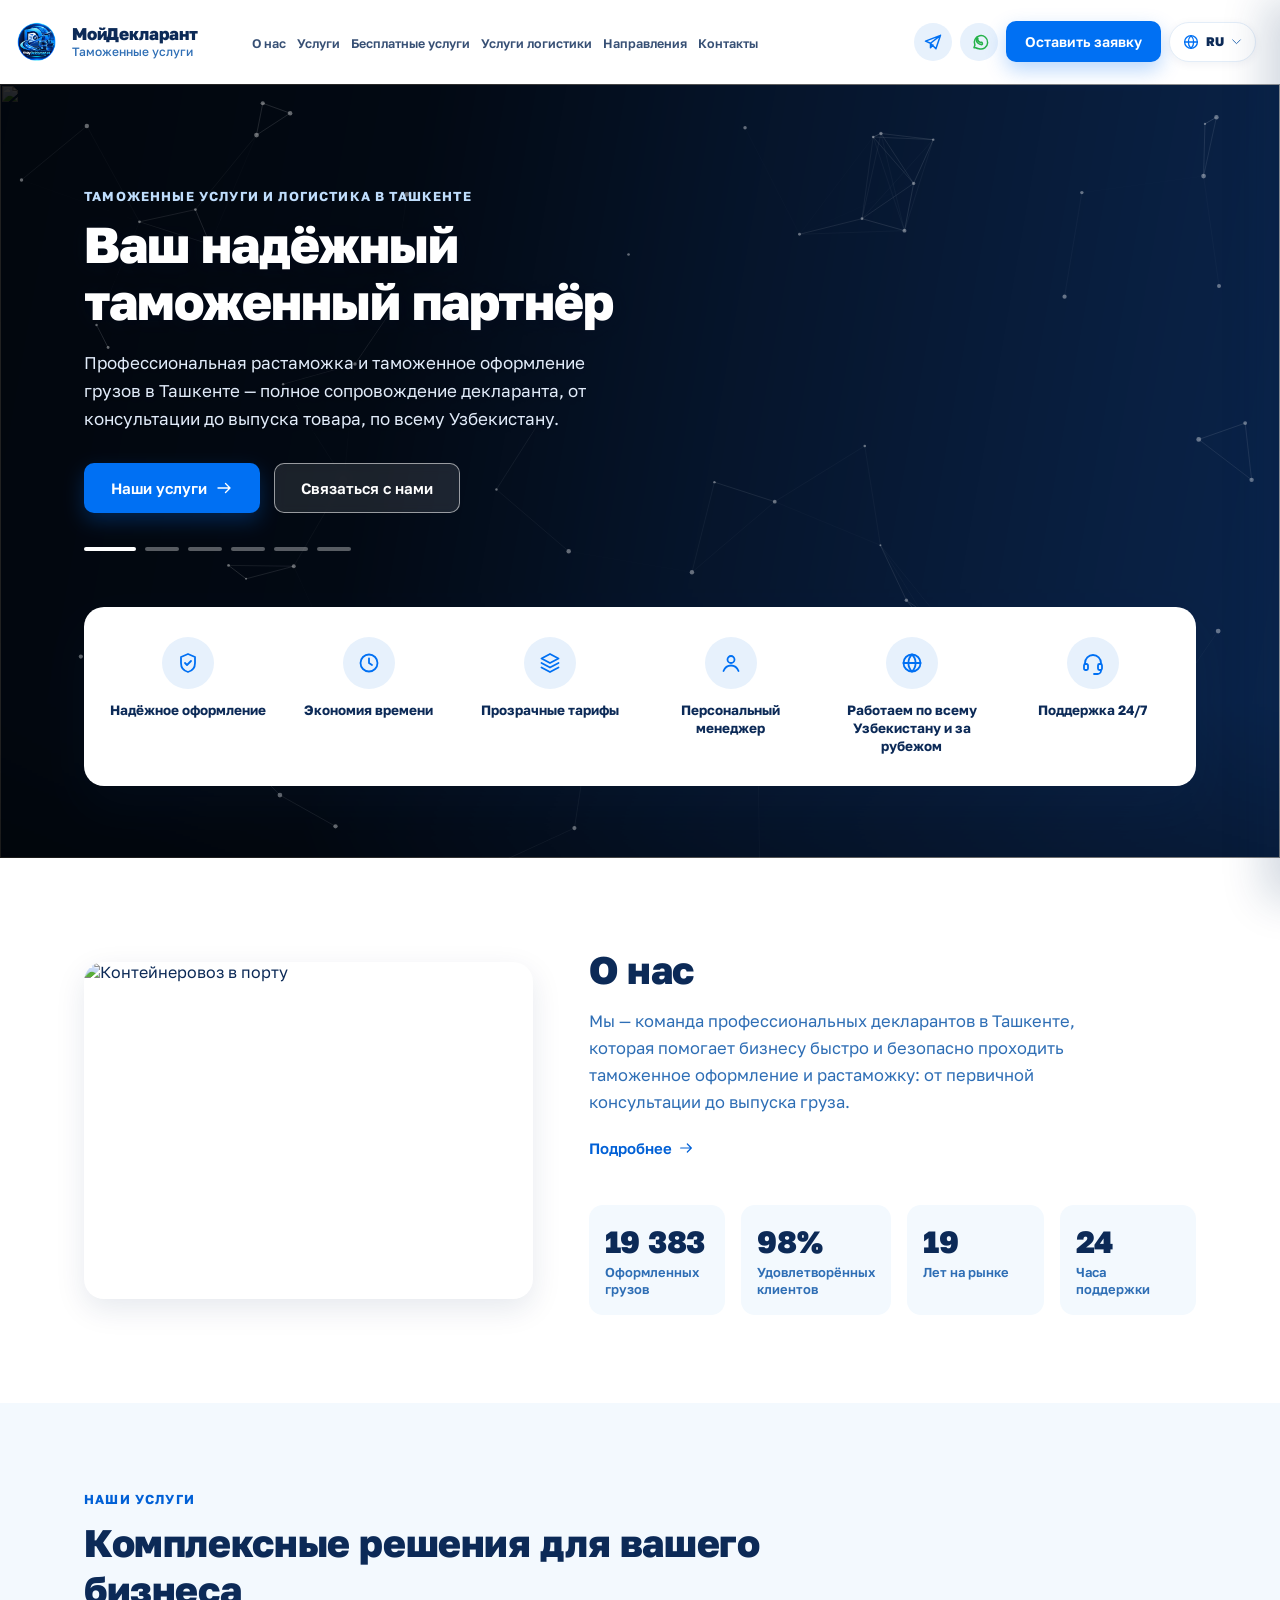
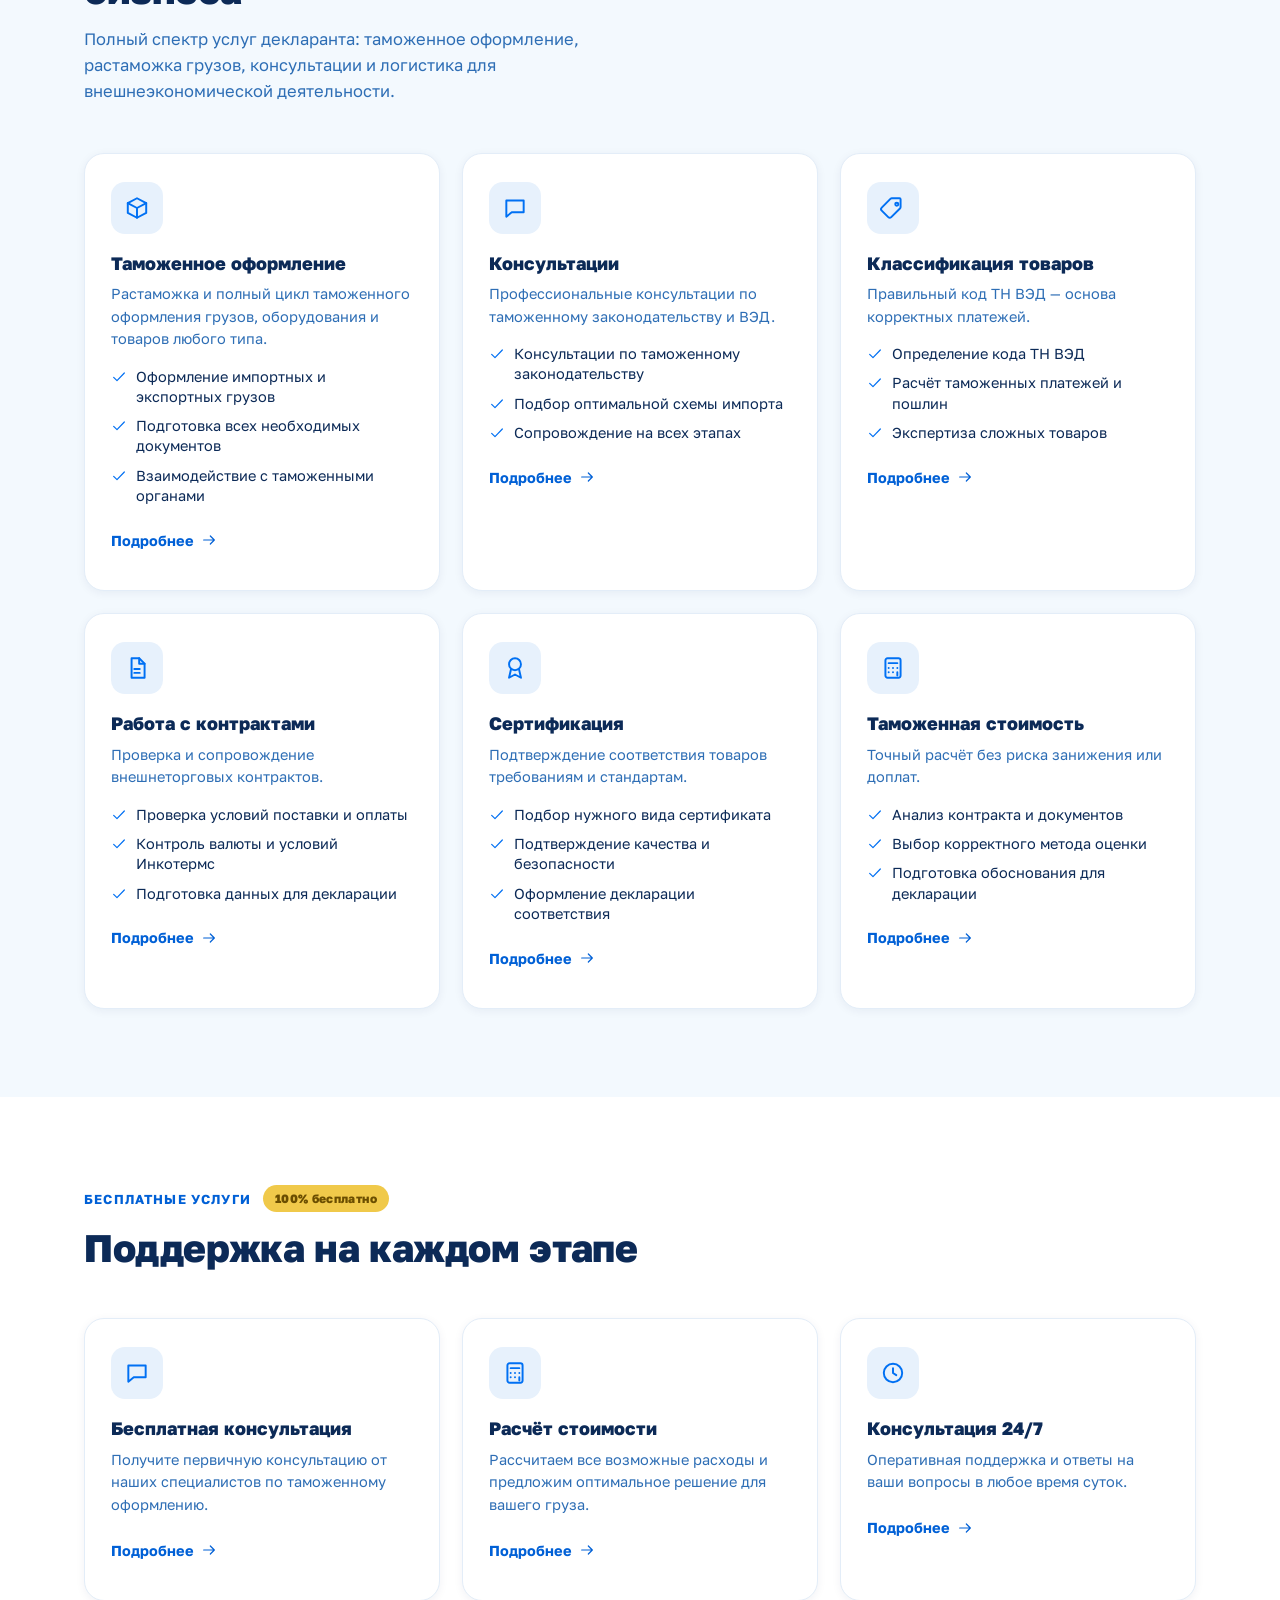
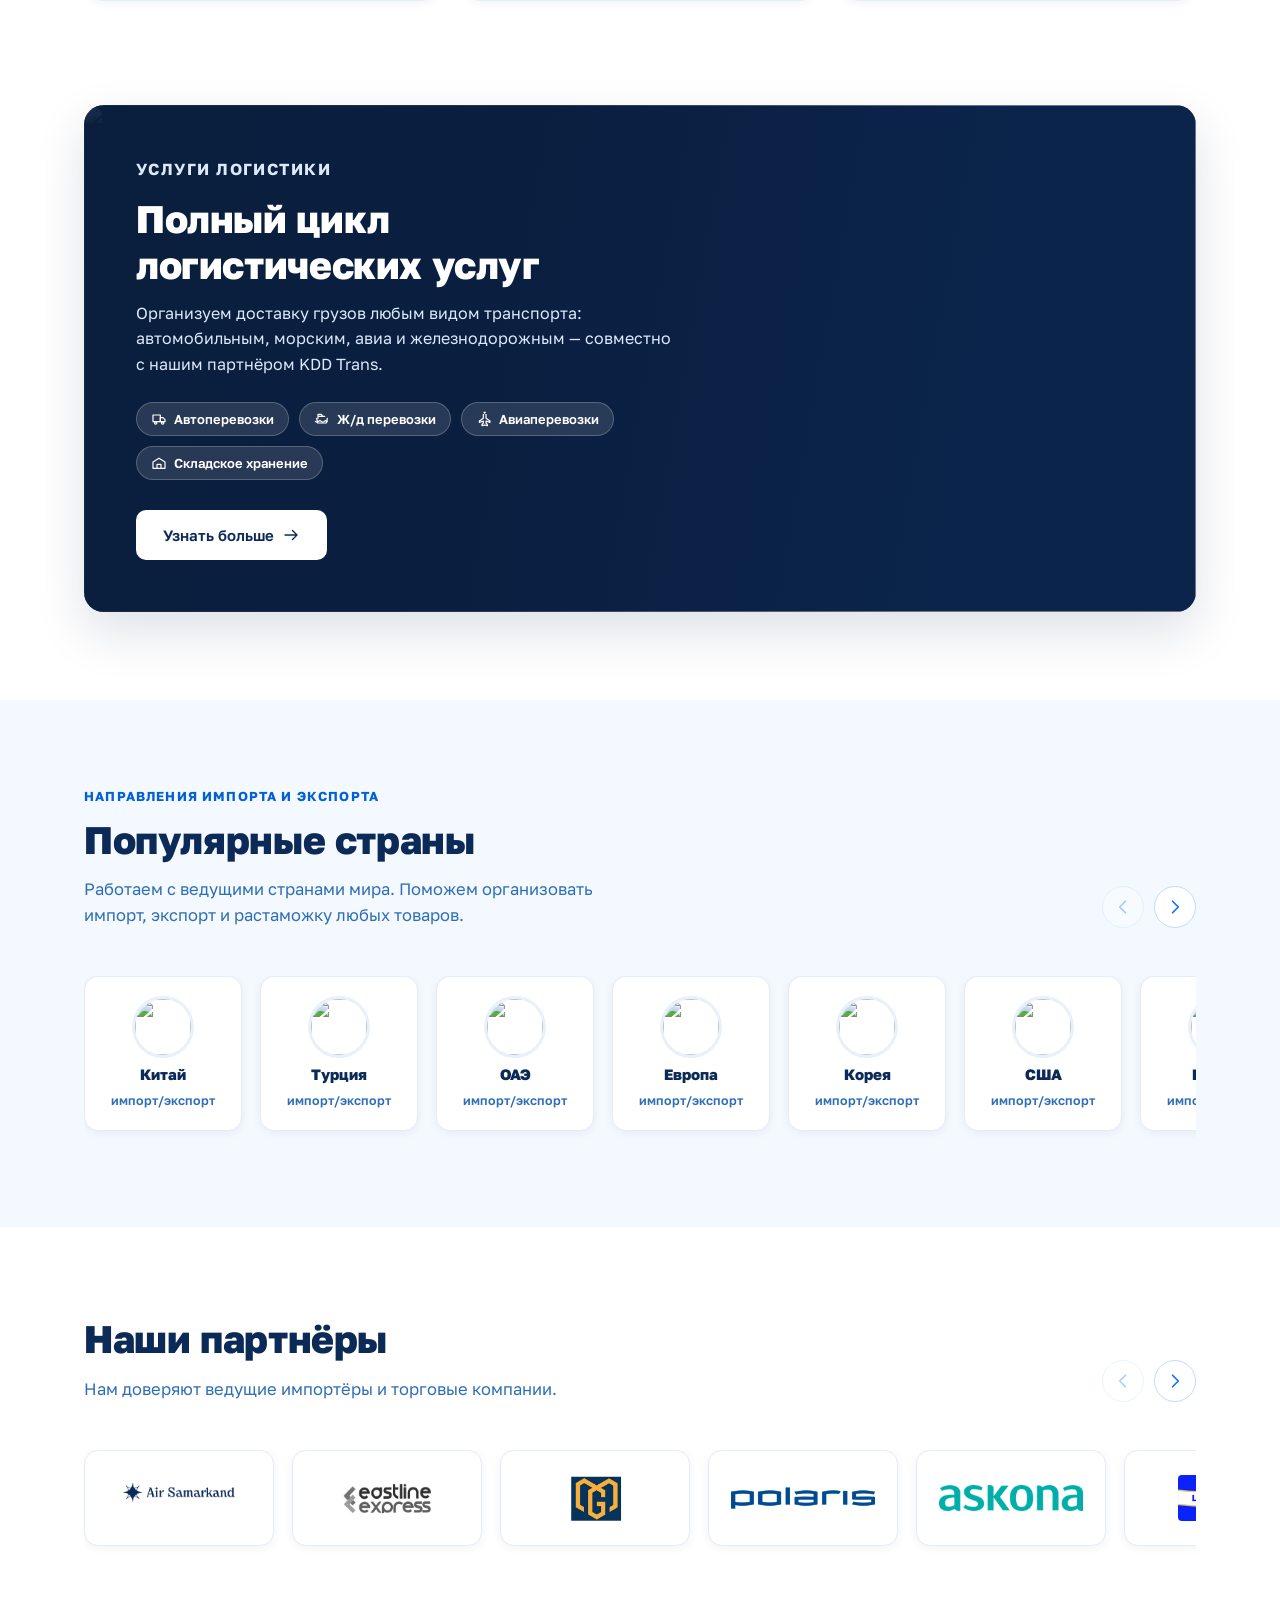
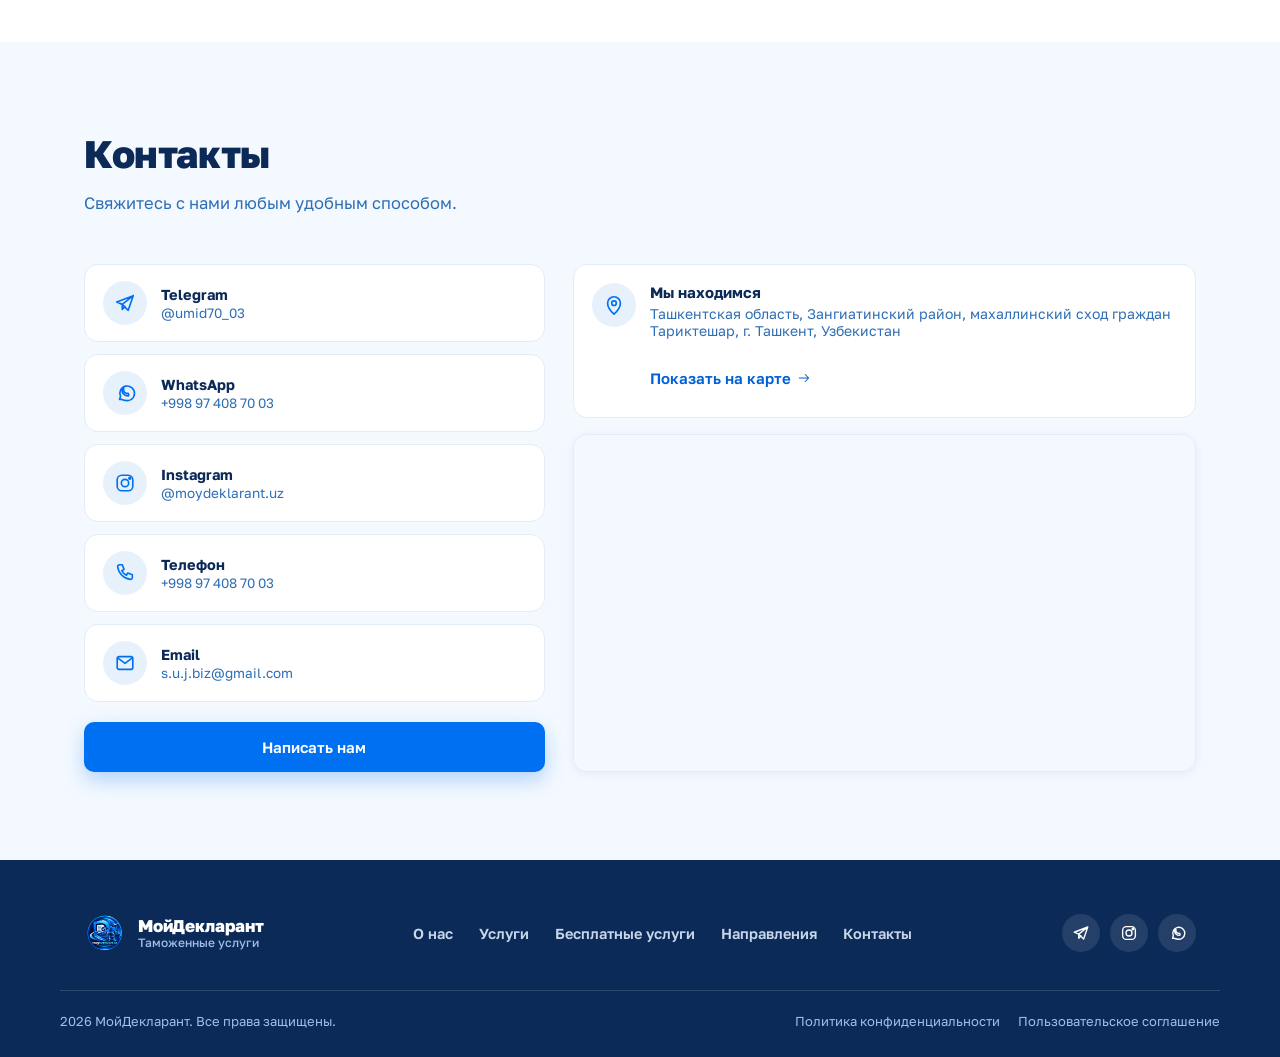
==== commit 6fd2d970: "Add files via upload" ====
--- a/moydeklarant/index.html
+++ b/moydeklarant/index.html
@@ -3,14 +3,59 @@
 <head>
 <meta charset="UTF-8">
 <meta name="viewport" content="width=device-width, initial-scale=1, viewport-fit=cover">
-<title>МойДекларант — таможенное оформление и логистика в Узбекистане</title>
-<meta name="description" content="МойДекларант — профессиональное таможенное оформление, консультации, классификация товаров и логистика для вашего бизнеса. Работаем по всему Узбекистану и за рубежом.">
-<link rel="icon" type="image/png" href="logo.png">
-<link rel="apple-touch-icon" href="logo.png">
+<title>МойДекларант — таможенное оформление и растаможка в Ташкенте</title>
+<meta name="description" content="МойДекларант — услуги декларанта в Ташкенте: растаможка и таможенное оформление грузов, оборудования и товаров, таможенная декларация, консультации и логистика по всему Узбекистану.">
+<link rel="canonical" href="https://moydeklarant.uz/">
+<meta property="og:type" content="website">
+<meta property="og:locale" content="ru_UZ">
+<meta property="og:site_name" content="МойДекларант">
+<meta property="og:title" content="МойДекларант — таможенное оформление и растаможка в Ташкенте">
+<meta property="og:description" content="Услуги декларанта в Ташкенте: растаможка и таможенное оформление грузов, консультации, сертификация и логистика по всему Узбекистану.">
+<meta property="og:url" content="https://moydeklarant.uz/">
+<meta property="og:image" content="https://moydeklarant.uz/favicon.png">
+<link rel="icon" type="image/png" sizes="512x512" href="/favicon.png">
+<link rel="icon" href="/favicon.ico" sizes="any">
+<link rel="apple-touch-icon" sizes="512x512" href="/favicon.png">
 <link rel="preconnect" href="https://fonts.googleapis.com">
 <link rel="preconnect" href="https://fonts.gstatic.com" crossorigin>
 <link href="https://fonts.googleapis.com/css2?family=Golos+Text:wght@400;500;600;700;800;900&display=swap" rel="stylesheet">
 <link rel="stylesheet" href="styles.css">
+<script type="application/ld+json">
+{
+  "@context": "https://schema.org",
+  "@type": "LocalBusiness",
+  "name": "МойДекларант",
+  "alternateName": "OZODA HAYOT IMPEX MCHJ",
+  "description": "Услуги таможенного декларанта в Ташкенте: растаможка и таможенное оформление грузов, консультации, классификация товаров, сертификация и логистика по всему Узбекистану.",
+  "url": "https://moydeklarant.uz/",
+  "image": "https://moydeklarant.uz/favicon.png",
+  "telephone": "+998974087003",
+  "email": "s.u.j.biz@gmail.com",
+  "address": {
+    "@type": "PostalAddress",
+    "streetAddress": "Махаллинский сход граждан Тариктешар, Зангиатинский район",
+    "addressLocality": "Ташкент",
+    "addressRegion": "Ташкентская область",
+    "addressCountry": "UZ"
+  },
+  "areaServed": {
+    "@type": "Country",
+    "name": "Узбекистан"
+  },
+  "sameAs": [
+    "https://t.me/umid70_03",
+    "https://www.instagram.com/moydeklarant.uz"
+  ],
+  "makesOffer": [
+    { "@type": "Offer", "itemOffered": { "@type": "Service", "name": "Таможенное оформление и растаможка грузов" } },
+    { "@type": "Offer", "itemOffered": { "@type": "Service", "name": "Консультации по таможенному законодательству" } },
+    { "@type": "Offer", "itemOffered": { "@type": "Service", "name": "Классификация товаров (код ТН ВЭД)" } },
+    { "@type": "Offer", "itemOffered": { "@type": "Service", "name": "Работа с внешнеторговыми контрактами" } },
+    { "@type": "Offer", "itemOffered": { "@type": "Service", "name": "Сертификация товаров" } },
+    { "@type": "Offer", "itemOffered": { "@type": "Service", "name": "Определение таможенной стоимости" } }
+  ]
+}
+</script>
 </head>
 <body>
 
@@ -147,9 +192,9 @@
 
     <div class="container hero-grid">
       <div class="hero-content" data-reveal>
-        <p class="eyebrow eyebrow--light" data-i18n="hero.eyebrow">Таможенные услуги и логистика</p>
+        <p class="eyebrow eyebrow--light" data-i18n="hero.eyebrow">Таможенные услуги и логистика в Ташкенте</p>
         <h1 data-i18n="hero.title">Ваш надёжный<br>таможенный партнёр</h1>
-        <p class="hero-lead" data-i18n="hero.lead">Профессиональное таможенное оформление, логистика и сопровождение внешнеэкономической деятельности для вашего бизнеса.</p>
+        <p class="hero-lead" data-i18n="hero.lead">Профессиональная растаможка и таможенное оформление грузов в Ташкенте — полное сопровождение декларанта, от консультации до выпуска товара, по всему Узбекистану.</p>
         <div class="hero-actions">
           <a href="#services" class="btn btn-primary"><span data-i18n="hero.cta1">Наши услуги</span> <svg class="icon" width="18" height="18"><use href="#i-arrow-right"/></svg></a>
           <button type="button" class="btn btn-outline btn-outline--onphoto" data-open-modal data-i18n="hero.cta2">Связаться с нами</button>
@@ -199,7 +244,7 @@
       </div>
       <div class="about-content" data-reveal>
         <h2 data-i18n="about.title">О нас</h2>
-        <p data-i18n="about.text">Мы — команда профессионалов, которая помогает бизнесу быстро и безопасно проходить таможенные процедуры: от первичной консультации до выпуска груза.</p>
+        <p data-i18n="about.text">Мы — команда профессиональных декларантов в Ташкенте, которая помогает бизнесу быстро и безопасно проходить таможенное оформление и растаможку: от первичной консультации до выпуска груза.</p>
         <a href="#services" class="text-link"><span data-i18n="common.more">Подробнее</span> <svg class="icon" width="16" height="16"><use href="#i-arrow-right"/></svg></a>
         <div class="about-stats">
           <div class="stat-item">
@@ -229,14 +274,14 @@
       <div class="section-head" data-reveal>
         <p class="eyebrow" data-i18n="services.eyebrow">Наши услуги</p>
         <h2 data-i18n="services.title">Комплексные решения для вашего бизнеса</h2>
-        <p class="section-sub" data-i18n="services.sub">Мы предлагаем полный спектр таможенных и логистических услуг для внешнеэкономической деятельности.</p>
+        <p class="section-sub" data-i18n="services.sub">Полный спектр услуг декларанта: таможенное оформление, растаможка грузов, консультации и логистика для внешнеэкономической деятельности.</p>
       </div>
 
       <div class="services-grid">
         <article class="service-card" data-reveal>
           <span class="card-icon"><svg class="icon" width="26" height="26"><use href="#i-package"/></svg></span>
           <h3 data-i18n="svc.1.title">Таможенное оформление</h3>
-          <p data-i18n="svc.1.text">Полный цикл оформления и сопровождения экспортно-импортных грузов.</p>
+          <p data-i18n="svc.1.text">Растаможка и полный цикл таможенного оформления грузов, оборудования и товаров любого типа.</p>
           <ul class="check-list">
             <li><svg class="icon" width="16" height="16"><use href="#i-check"/></svg>Оформление импортных и экспортных грузов</li>
             <li><svg class="icon" width="16" height="16"><use href="#i-check"/></svg>Подготовка всех необходимых документов</li>
@@ -399,7 +444,7 @@
         <div>
           <p class="eyebrow" data-i18n="directions.eyebrow">Направления импорта и экспорта</p>
           <h2 data-i18n="directions.title">Популярные страны</h2>
-          <p class="section-sub" data-i18n="directions.sub">Работаем с ведущими странами мира. Поможем организовать импорт и экспорт любых товаров.</p>
+          <p class="section-sub" data-i18n="directions.sub">Работаем с ведущими странами мира. Поможем организовать импорт, экспорт и растаможку любых товаров.</p>
         </div>
         <div class="slider-arrows" data-slider-arrows="directionsTrack">
           <button type="button" class="slider-arrow" data-dir="-1" aria-label="Предыдущие"><svg class="icon" width="20" height="20"><use href="#i-chevron-left"/></svg></button>
@@ -440,6 +485,9 @@
       </div>
 
       <div class="slider-track partners-track" id="partnersTrack" data-reveal>
+        <div class="partner-badge"><img src="partners/air-samarkand.png" alt="Air Samarkand" loading="lazy"></div>
+        <div class="partner-badge"><img src="partners/eastline-express.png" alt="Eastline Express" loading="lazy"></div>
+        <div class="partner-badge"><img class="is-mark" src="partners/partner-hexagon-g.png" alt="Логотип партнёра" loading="lazy"></div>
         <div class="partner-badge"><img src="partners/askona.png" alt="Askona" loading="lazy"></div>
         <div class="partner-badge"><img src="partners/polaris.png" alt="Polaris" loading="lazy"></div>
         <div class="partner-badge"><img class="is-block" src="partners/letoile.png" alt="L'Etoile" loading="lazy"></div>
--- a/moydeklarant/styles.css
+++ b/moydeklarant/styles.css
@@ -211,9 +211,15 @@
 /* Navy scrim guarantees white text stays readable on ANY photo,
    light or dark. Left side is heavier where the copy sits. */
 .hero-overlay{position:absolute;inset:0;z-index:1;pointer-events:none;
+  /* Pure neutral black (R=G=B) by design: darkens for text contrast without
+     imparting any colour cast onto the photo — no blue/navy tint. The
+     horizontal gradient covers the copy column at high, steady opacity so
+     contrast holds regardless of what the photo underneath looks like; the
+     second layer is only a light bottom-edge vignette, kept out of the
+     text zone so it can't thin out the darkening there. */
   background:
-    linear-gradient(100deg, rgba(8,26,56,.93) 0%, rgba(8,26,56,.86) 34%, rgba(8,26,56,.60) 62%, rgba(8,26,56,.46) 100%),
-    linear-gradient(180deg, rgba(8,26,56,.30) 0%, rgba(8,26,56,0) 40%, rgba(8,26,56,.35) 100%);}
+    linear-gradient(100deg, rgba(0,0,0,.84) 0%, rgba(0,0,0,.78) 30%, rgba(0,0,0,.50) 55%, rgba(0,0,0,.24) 85%, rgba(0,0,0,.14) 100%),
+    linear-gradient(0deg, rgba(0,0,0,.24) 0%, rgba(0,0,0,0) 20%);}
 .hero-particles{position:absolute;inset:0;width:100%;height:100%;pointer-events:none;z-index:2;}
 .hero-grid{position:relative;z-index:3;display:block;}
 .hero-content{max-width:640px;}
@@ -472,7 +478,7 @@
   /* On narrow screens the scrim covers the full width so text never
      lands on a bright part of the photo. */
   .hero-overlay{background:
-    linear-gradient(180deg, rgba(8,26,56,.82) 0%, rgba(8,26,56,.78) 55%, rgba(8,26,56,.86) 100%);}
+    linear-gradient(180deg, rgba(0,0,0,.74) 0%, rgba(0,0,0,.68) 45%, rgba(0,0,0,.56) 70%, rgba(0,0,0,.72) 100%);}
   .hero-dots-wrap{margin-top:26px;}
   .benefits-card{grid-template-columns:repeat(3,1fr);transform:translateY(32px);border-radius:var(--radius-md);
     padding:20px 14px;gap:20px 10px;}
